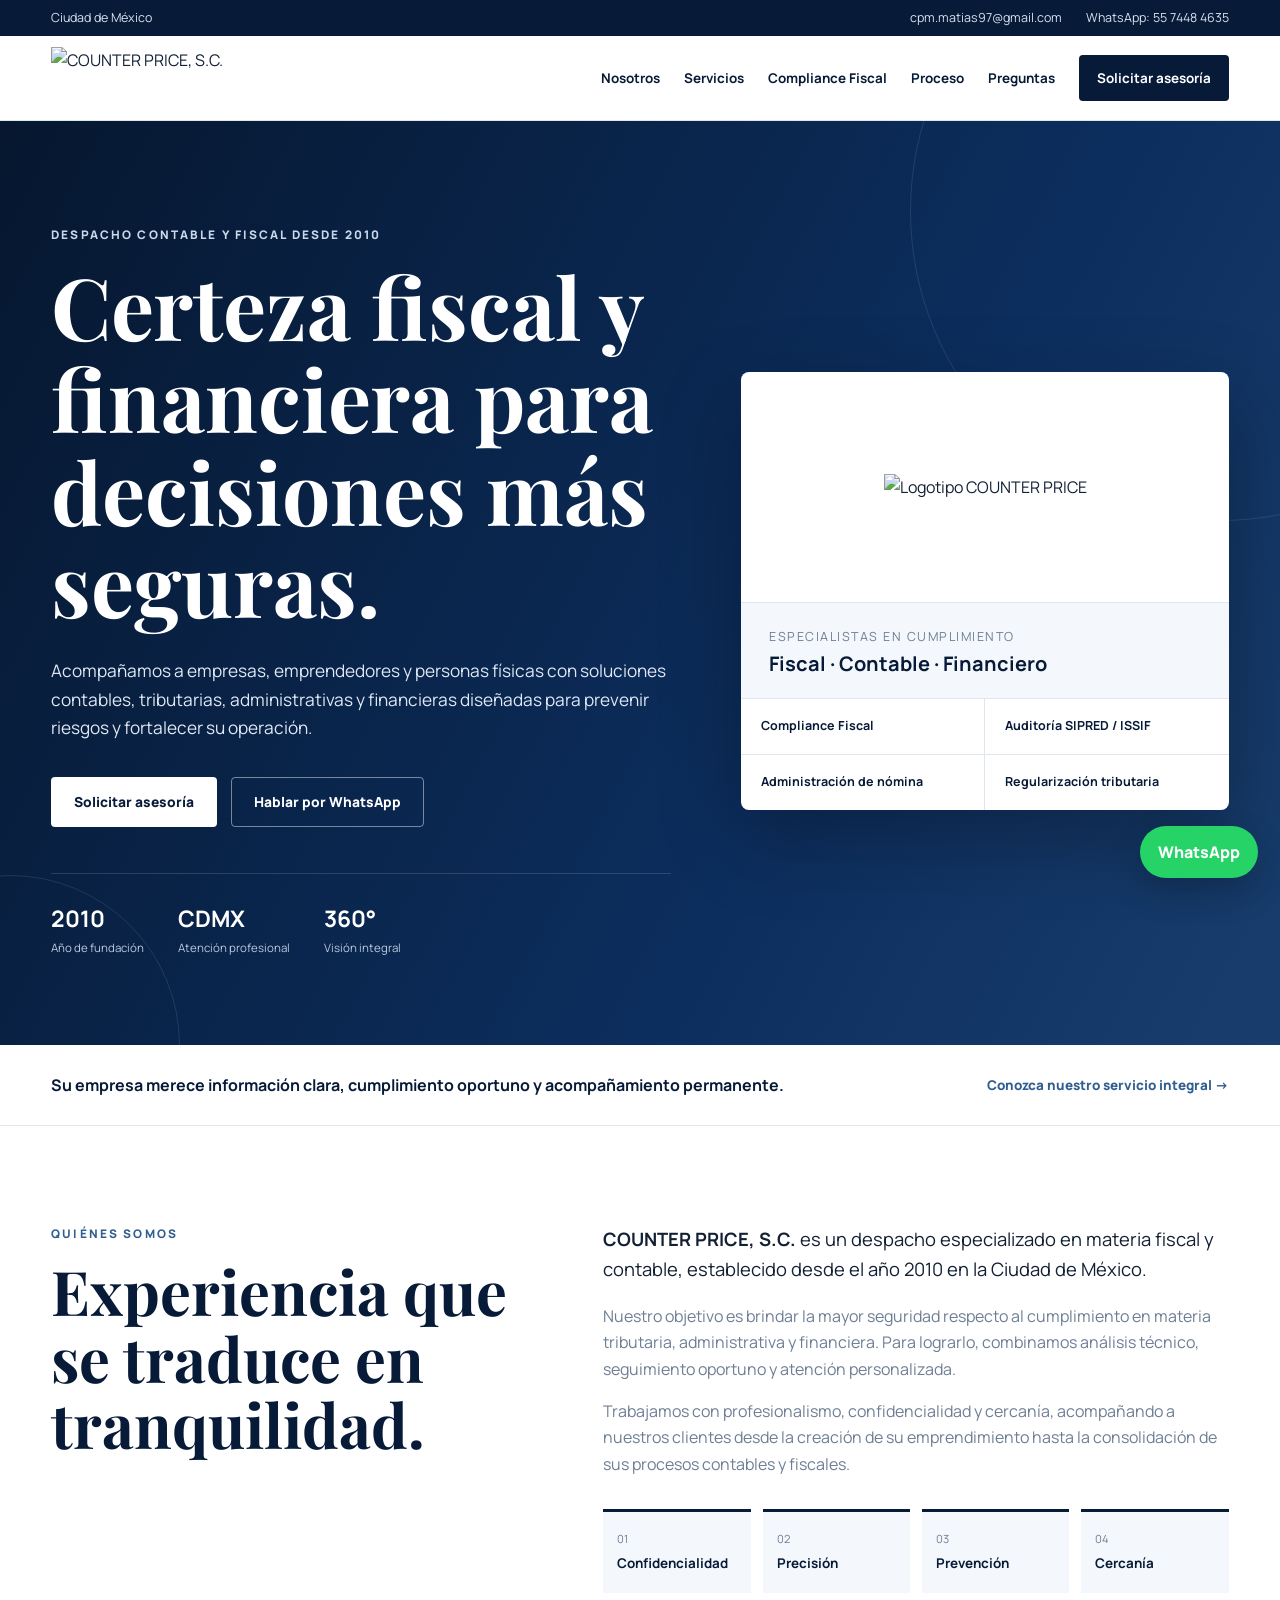
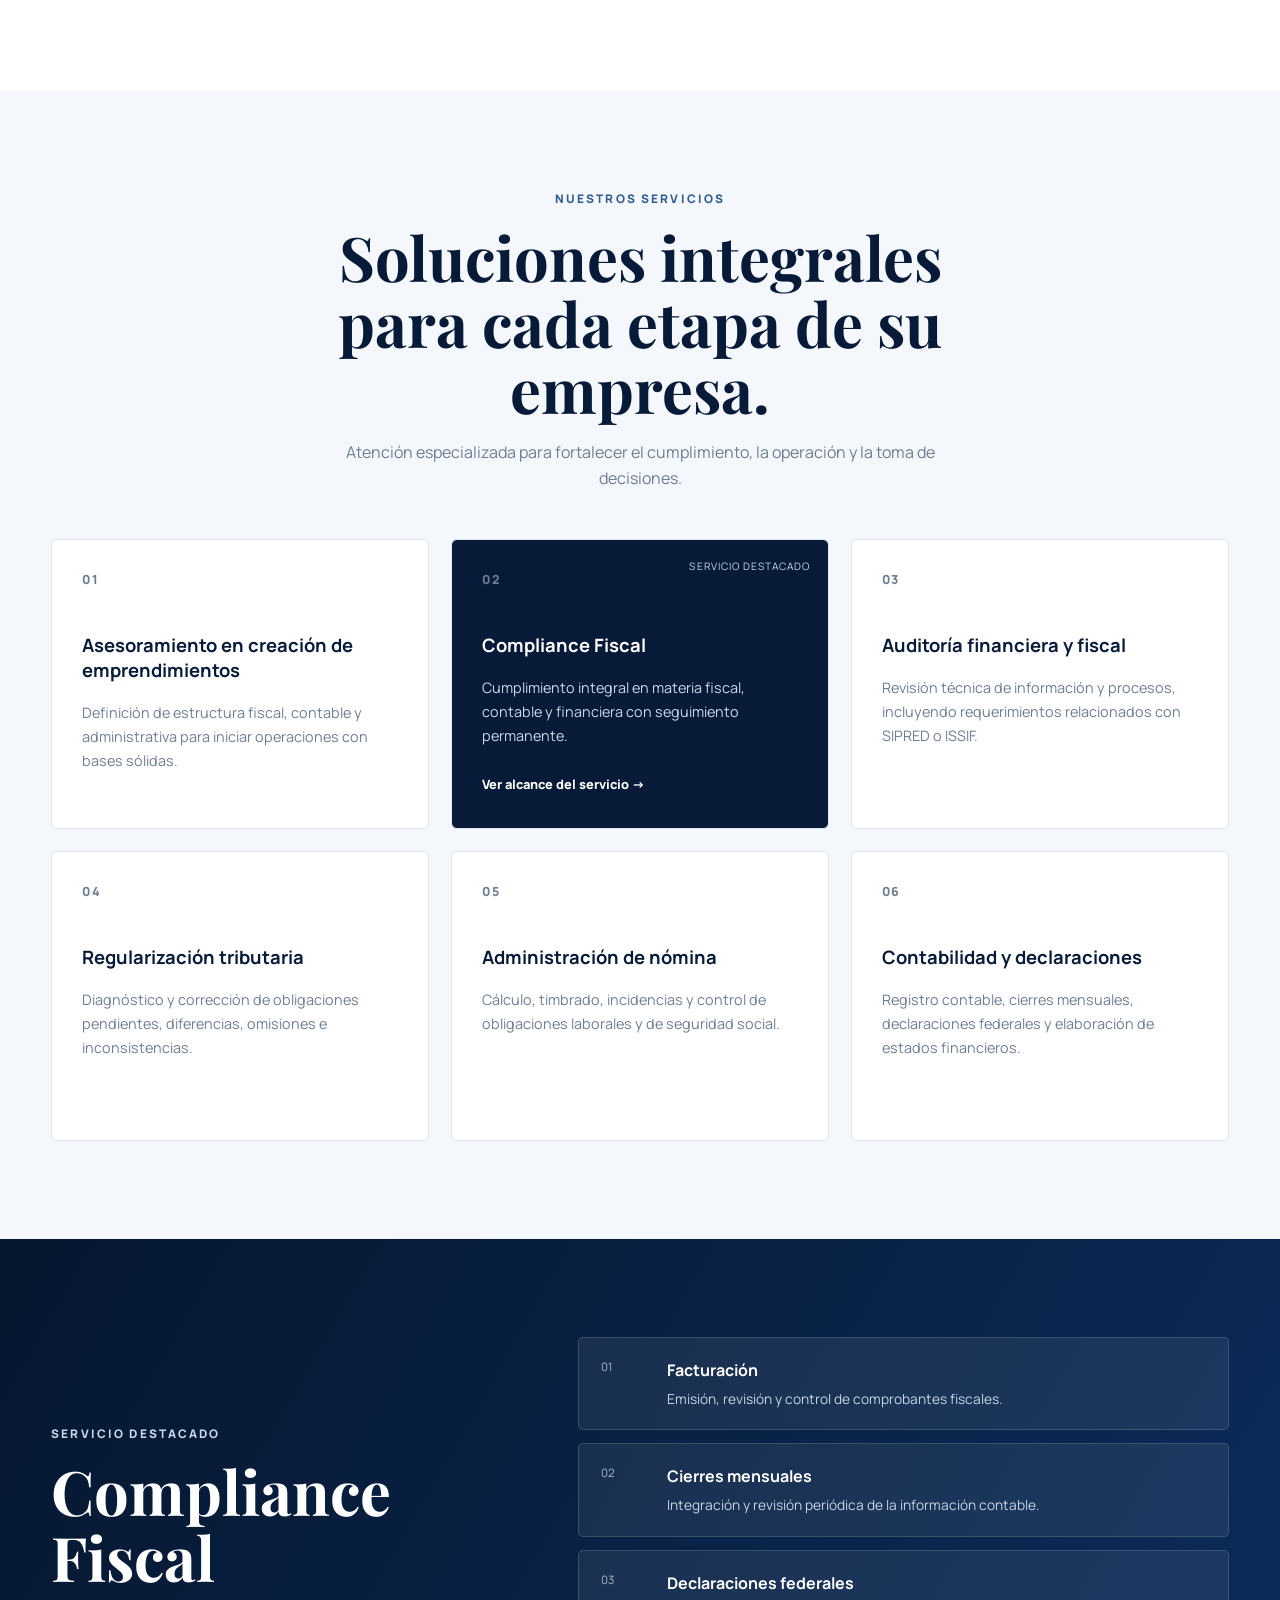
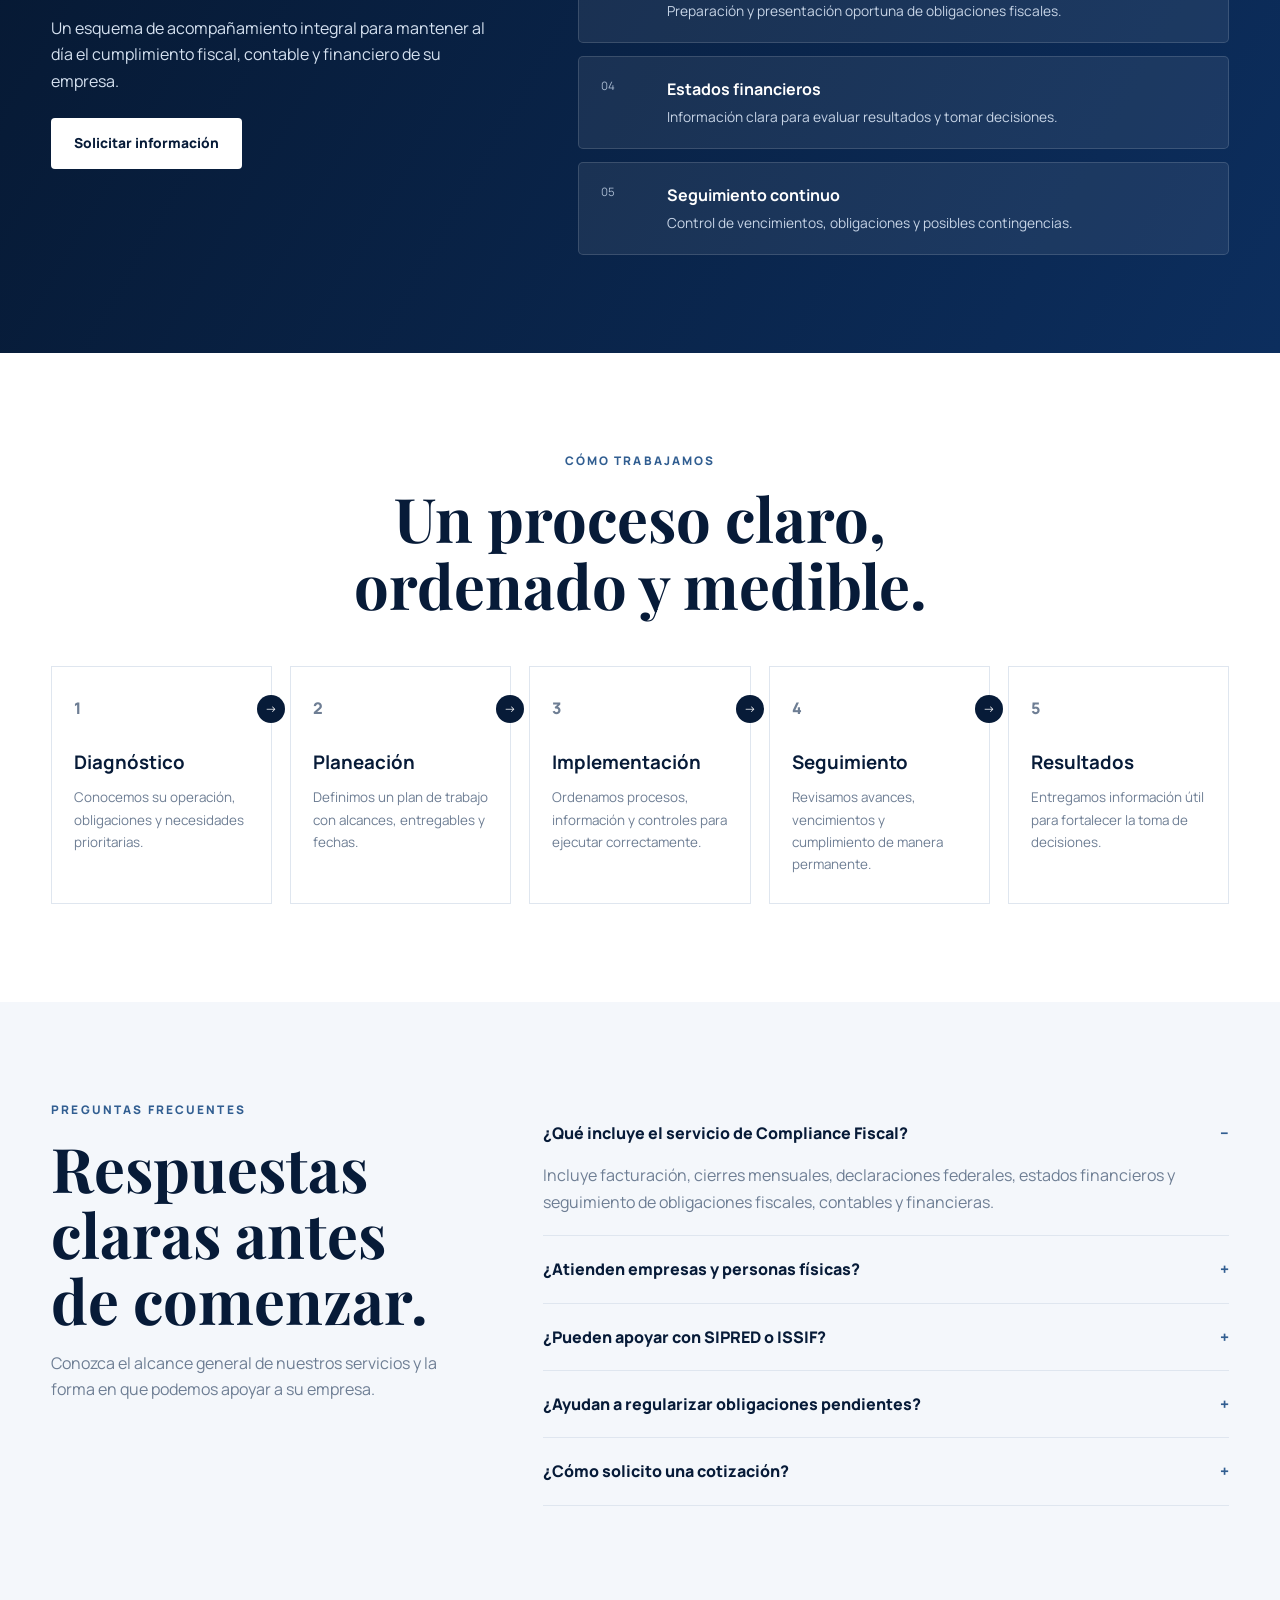
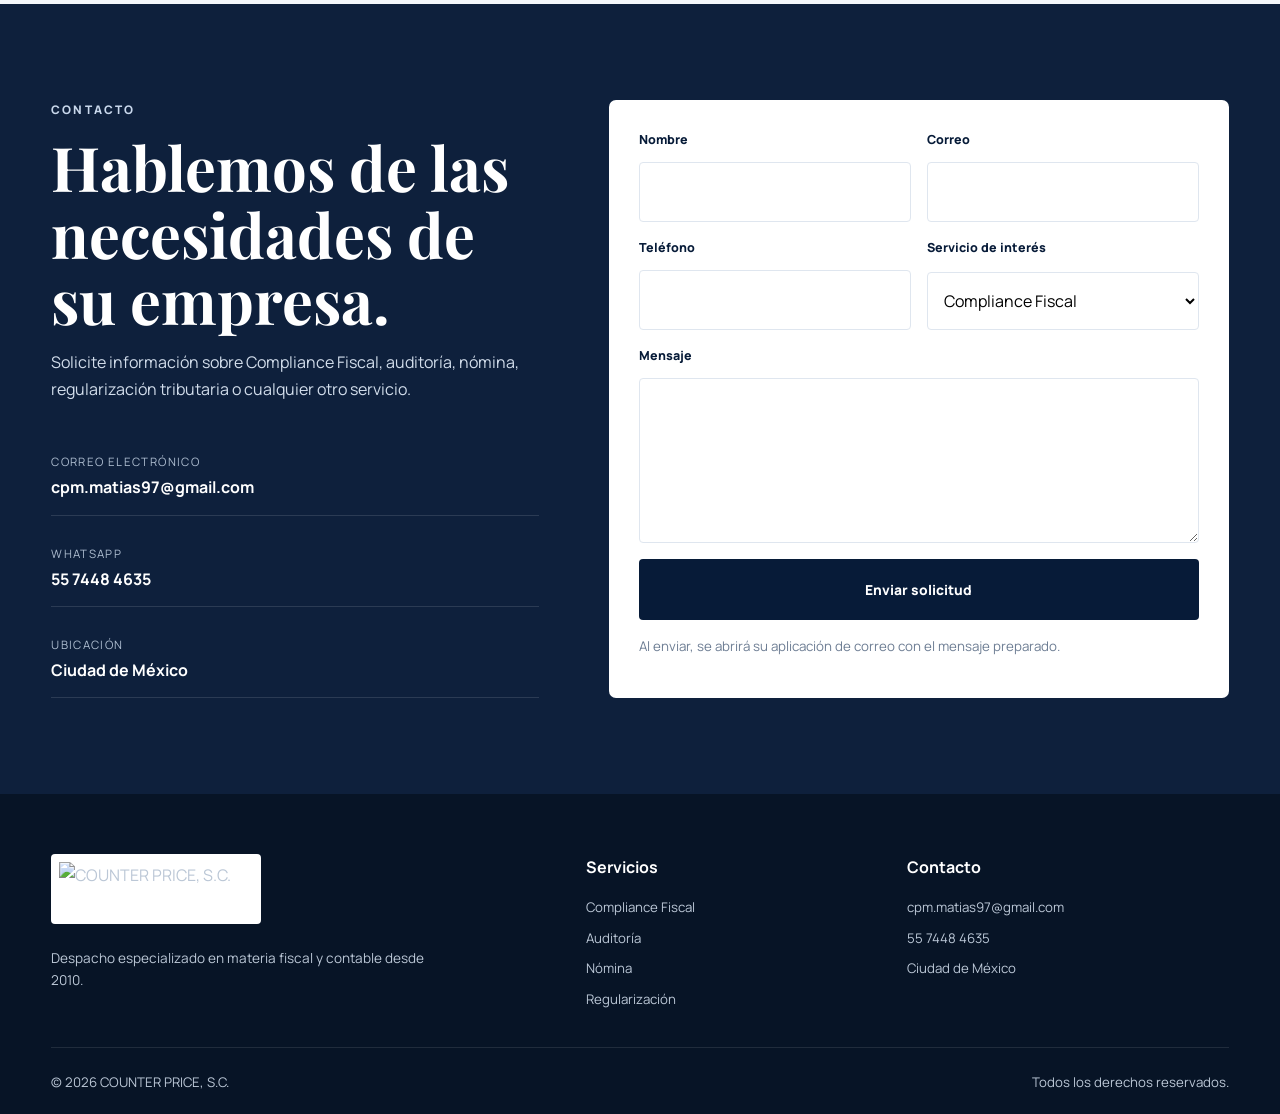
==== index.html @ a5e3ea81 "Add files via upload" ====
<!DOCTYPE html>
<html lang="es">
<head>
  <meta charset="UTF-8" />
  <meta name="viewport" content="width=device-width, initial-scale=1.0" />
  <meta name="theme-color" content="#071b38" />
  <meta name="description" content="COUNTER PRICE, S.C. — despacho contable y fiscal en Ciudad de México. Compliance fiscal, auditoría, nómina, regularización tributaria y asesoría para emprendimientos." />
  <meta property="og:title" content="COUNTER PRICE, S.C. | Despacho Contable y Fiscal" />
  <meta property="og:description" content="Seguridad, cumplimiento y claridad para su empresa desde 2010." />
  <meta property="og:type" content="website" />
  <title>COUNTER PRICE, S.C. | Despacho Contable y Fiscal</title>
  <link rel="icon" href="assets/logo-counter-price.jpeg" />
  <link rel="stylesheet" href="styles.css" />
</head>
<body>
  <div class="topbar">
    <div class="container topbar__inner">
      <span>Ciudad de México</span>
      <div class="topbar__links">
        <a href="mailto:cpm.matias97@gmail.com">cpm.matias97@gmail.com</a>
        <a href="https://wa.me/525574484635" target="_blank" rel="noopener">WhatsApp: 55 7448 4635</a>
      </div>
    </div>
  </div>

  <header class="header" id="top">
    <div class="container header__inner">
      <a class="brand" href="#inicio" aria-label="Ir al inicio">
        <img src="assets/logo-counter-price.jpeg" alt="COUNTER PRICE, S.C." />
      </a>

      <button class="menu-button" aria-label="Abrir menú" aria-expanded="false">
        <span></span><span></span><span></span>
      </button>

      <nav class="nav" aria-label="Navegación principal">
        <a href="#nosotros">Nosotros</a>
        <a href="#servicios">Servicios</a>
        <a href="#compliance">Compliance Fiscal</a>
        <a href="#proceso">Proceso</a>
        <a href="#preguntas">Preguntas</a>
        <a class="nav__cta" href="#contacto">Solicitar asesoría</a>
      </nav>
    </div>
  </header>

  <main>
    <section class="hero" id="inicio">
      <div class="hero__decor hero__decor--one"></div>
      <div class="hero__decor hero__decor--two"></div>

      <div class="container hero__grid">
        <div class="hero__content reveal">
          <p class="kicker">Despacho contable y fiscal desde 2010</p>
          <h1>Certeza fiscal y financiera para decisiones más seguras.</h1>
          <p class="hero__lead">
            Acompañamos a empresas, emprendedores y personas físicas con soluciones
            contables, tributarias, administrativas y financieras diseñadas para prevenir
            riesgos y fortalecer su operación.
          </p>
          <div class="hero__actions">
            <a class="button button--light" href="#contacto">Solicitar asesoría</a>
            <a class="button button--ghost" href="https://wa.me/525574484635?text=Hola%2C%20me%20gustar%C3%ADa%20recibir%20informaci%C3%B3n%20sobre%20los%20servicios%20de%20COUNTER%20PRICE%2C%20S.C." target="_blank" rel="noopener">Hablar por WhatsApp</a>
          </div>
          <div class="hero__trust">
            <div><strong>2010</strong><span>Año de fundación</span></div>
            <div><strong>CDMX</strong><span>Atención profesional</span></div>
            <div><strong>360°</strong><span>Visión integral</span></div>
          </div>
        </div>

        <div class="hero__panel reveal reveal--delay">
          <div class="hero__logo-wrap">
            <img src="assets/logo-counter-price.jpeg" alt="Logotipo COUNTER PRICE" />
          </div>
          <div class="hero__panel-copy">
            <p>Especialistas en cumplimiento</p>
            <h2>Fiscal · Contable · Financiero</h2>
          </div>
          <div class="hero__panel-list">
            <span>Compliance Fiscal</span>
            <span>Auditoría SIPRED / ISSIF</span>
            <span>Administración de nómina</span>
            <span>Regularización tributaria</span>
          </div>
        </div>
      </div>
    </section>

    <section class="strip">
      <div class="container strip__inner">
        <p>Su empresa merece información clara, cumplimiento oportuno y acompañamiento permanente.</p>
        <a href="#compliance">Conozca nuestro servicio integral <span>→</span></a>
      </div>
    </section>

    <section class="section" id="nosotros">
      <div class="container about">
        <div class="section-heading reveal">
          <p class="eyebrow">Quiénes somos</p>
          <h2>Experiencia que se traduce en tranquilidad.</h2>
        </div>

        <div class="about__content reveal reveal--delay">
          <p class="about__intro">
            <strong>COUNTER PRICE, S.C.</strong> es un despacho especializado en materia
            fiscal y contable, establecido desde el año 2010 en la Ciudad de México.
          </p>
          <p>
            Nuestro objetivo es brindar la mayor seguridad respecto al cumplimiento en
            materia tributaria, administrativa y financiera. Para lograrlo, combinamos
            análisis técnico, seguimiento oportuno y atención personalizada.
          </p>
          <p>
            Trabajamos con profesionalismo, confidencialidad y cercanía, acompañando a
            nuestros clientes desde la creación de su emprendimiento hasta la consolidación
            de sus procesos contables y fiscales.
          </p>
          <div class="about__values">
            <div><span>01</span><strong>Confidencialidad</strong></div>
            <div><span>02</span><strong>Precisión</strong></div>
            <div><span>03</span><strong>Prevención</strong></div>
            <div><span>04</span><strong>Cercanía</strong></div>
          </div>
        </div>
      </div>
    </section>

    <section class="section section--soft" id="servicios">
      <div class="container">
        <div class="section-heading section-heading--center reveal">
          <p class="eyebrow">Nuestros servicios</p>
          <h2>Soluciones integrales para cada etapa de su empresa.</h2>
          <p>Atención especializada para fortalecer el cumplimiento, la operación y la toma de decisiones.</p>
        </div>

        <div class="services">
          <article class="service reveal">
            <div class="service__icon">01</div>
            <h3>Asesoramiento en creación de emprendimientos</h3>
            <p>Definición de estructura fiscal, contable y administrativa para iniciar operaciones con bases sólidas.</p>
          </article>

          <article class="service service--featured reveal">
            <div class="service__badge">Servicio destacado</div>
            <div class="service__icon">02</div>
            <h3>Compliance Fiscal</h3>
            <p>Cumplimiento integral en materia fiscal, contable y financiera con seguimiento permanente.</p>
            <a href="#compliance">Ver alcance del servicio →</a>
          </article>

          <article class="service reveal">
            <div class="service__icon">03</div>
            <h3>Auditoría financiera y fiscal</h3>
            <p>Revisión técnica de información y procesos, incluyendo requerimientos relacionados con SIPRED o ISSIF.</p>
          </article>

          <article class="service reveal">
            <div class="service__icon">04</div>
            <h3>Regularización tributaria</h3>
            <p>Diagnóstico y corrección de obligaciones pendientes, diferencias, omisiones e inconsistencias.</p>
          </article>

          <article class="service reveal">
            <div class="service__icon">05</div>
            <h3>Administración de nómina</h3>
            <p>Cálculo, timbrado, incidencias y control de obligaciones laborales y de seguridad social.</p>
          </article>

          <article class="service reveal">
            <div class="service__icon">06</div>
            <h3>Contabilidad y declaraciones</h3>
            <p>Registro contable, cierres mensuales, declaraciones federales y elaboración de estados financieros.</p>
          </article>
        </div>
      </div>
    </section>

    <section class="section compliance" id="compliance">
      <div class="container compliance__grid">
        <div class="compliance__intro reveal">
          <p class="eyebrow eyebrow--light">Servicio destacado</p>
          <h2>Compliance Fiscal</h2>
          <p>
            Un esquema de acompañamiento integral para mantener al día el cumplimiento
            fiscal, contable y financiero de su empresa.
          </p>
          <a class="button button--light" href="https://wa.me/525574484635?text=Hola%2C%20me%20interesa%20el%20servicio%20de%20Compliance%20Fiscal.%20%C2%BFPodr%C3%ADan%20brindarme%20m%C3%A1s%20informaci%C3%B3n%3F" target="_blank" rel="noopener">Solicitar información</a>
        </div>

        <div class="compliance__items">
          <article class="compliance__item reveal">
            <span>01</span>
            <div><h3>Facturación</h3><p>Emisión, revisión y control de comprobantes fiscales.</p></div>
          </article>
          <article class="compliance__item reveal">
            <span>02</span>
            <div><h3>Cierres mensuales</h3><p>Integración y revisión periódica de la información contable.</p></div>
          </article>
          <article class="compliance__item reveal">
            <span>03</span>
            <div><h3>Declaraciones federales</h3><p>Preparación y presentación oportuna de obligaciones fiscales.</p></div>
          </article>
          <article class="compliance__item reveal">
            <span>04</span>
            <div><h3>Estados financieros</h3><p>Información clara para evaluar resultados y tomar decisiones.</p></div>
          </article>
          <article class="compliance__item reveal">
            <span>05</span>
            <div><h3>Seguimiento continuo</h3><p>Control de vencimientos, obligaciones y posibles contingencias.</p></div>
          </article>
        </div>
      </div>
    </section>

    <section class="section" id="proceso">
      <div class="container">
        <div class="section-heading section-heading--center reveal">
          <p class="eyebrow">Cómo trabajamos</p>
          <h2>Un proceso claro, ordenado y medible.</h2>
        </div>
        <div class="process">
          <article class="process__step reveal"><span>1</span><h3>Diagnóstico</h3><p>Conocemos su operación, obligaciones y necesidades prioritarias.</p></article>
          <article class="process__step reveal"><span>2</span><h3>Planeación</h3><p>Definimos un plan de trabajo con alcances, entregables y fechas.</p></article>
          <article class="process__step reveal"><span>3</span><h3>Implementación</h3><p>Ordenamos procesos, información y controles para ejecutar correctamente.</p></article>
          <article class="process__step reveal"><span>4</span><h3>Seguimiento</h3><p>Revisamos avances, vencimientos y cumplimiento de manera permanente.</p></article>
          <article class="process__step reveal"><span>5</span><h3>Resultados</h3><p>Entregamos información útil para fortalecer la toma de decisiones.</p></article>
        </div>
      </div>
    </section>

    <section class="section section--soft" id="preguntas">
      <div class="container faq-layout">
        <div class="section-heading reveal">
          <p class="eyebrow">Preguntas frecuentes</p>
          <h2>Respuestas claras antes de comenzar.</h2>
          <p>Conozca el alcance general de nuestros servicios y la forma en que podemos apoyar a su empresa.</p>
        </div>

        <div class="faq reveal reveal--delay">
          <details open>
            <summary>¿Qué incluye el servicio de Compliance Fiscal?</summary>
            <p>Incluye facturación, cierres mensuales, declaraciones federales, estados financieros y seguimiento de obligaciones fiscales, contables y financieras.</p>
          </details>
          <details>
            <summary>¿Atienden empresas y personas físicas?</summary>
            <p>Sí. El alcance se adapta al régimen, tamaño, actividad y necesidades de cada cliente.</p>
          </details>
          <details>
            <summary>¿Pueden apoyar con SIPRED o ISSIF?</summary>
            <p>Sí. Contamos con servicios de auditoría financiera y fiscal relacionados con estos requerimientos.</p>
          </details>
          <details>
            <summary>¿Ayudan a regularizar obligaciones pendientes?</summary>
            <p>Sí. Primero realizamos un diagnóstico y posteriormente definimos un plan de regularización tributaria.</p>
          </details>
          <details>
            <summary>¿Cómo solicito una cotización?</summary>
            <p>Puede escribirnos por WhatsApp o correo. Le pediremos información básica para preparar una propuesta acorde con sus necesidades.</p>
          </details>
        </div>
      </div>
    </section>

    <section class="contact" id="contacto">
      <div class="container contact__grid">
        <div class="contact__copy reveal">
          <p class="eyebrow eyebrow--light">Contacto</p>
          <h2>Hablemos de las necesidades de su empresa.</h2>
          <p>
            Solicite información sobre Compliance Fiscal, auditoría, nómina,
            regularización tributaria o cualquier otro servicio.
          </p>

          <div class="contact__data">
            <a href="mailto:cpm.matias97@gmail.com">
              <span>Correo electrónico</span>
              <strong>cpm.matias97@gmail.com</strong>
            </a>
            <a href="https://wa.me/525574484635" target="_blank" rel="noopener">
              <span>WhatsApp</span>
              <strong>55 7448 4635</strong>
            </a>
            <div>
              <span>Ubicación</span>
              <strong>Ciudad de México</strong>
            </div>
          </div>
        </div>

        <form class="contact-form reveal reveal--delay" id="contactForm">
          <div class="field">
            <label for="name">Nombre</label>
            <input id="name" name="name" type="text" required />
          </div>
          <div class="field">
            <label for="email">Correo</label>
            <input id="email" name="email" type="email" required />
          </div>
          <div class="field">
            <label for="phone">Teléfono</label>
            <input id="phone" name="phone" type="tel" />
          </div>
          <div class="field">
            <label for="service">Servicio de interés</label>
            <select id="service" name="service">
              <option>Compliance Fiscal</option>
              <option>Creación de emprendimientos</option>
              <option>Auditoría financiera y fiscal</option>
              <option>Regularización tributaria</option>
              <option>Administración de nómina</option>
              <option>Contabilidad y declaraciones</option>
              <option>Otro servicio</option>
            </select>
          </div>
          <div class="field field--full">
            <label for="message">Mensaje</label>
            <textarea id="message" name="message" rows="5" required></textarea>
          </div>
          <button class="button button--dark field--full" type="submit">Enviar solicitud</button>
          <small class="field--full">Al enviar, se abrirá su aplicación de correo con el mensaje preparado.</small>
        </form>
      </div>
    </section>
  </main>

  <a class="whatsapp" href="https://wa.me/525574484635?text=Hola%2C%20me%20gustar%C3%ADa%20recibir%20informaci%C3%B3n%20sobre%20sus%20servicios." target="_blank" rel="noopener" aria-label="Contactar por WhatsApp">
    <span>WhatsApp</span>
  </a>

  <button class="back-to-top" aria-label="Volver arriba">↑</button>

  <footer class="footer">
    <div class="container footer__grid">
      <div>
        <img src="assets/logo-counter-price.jpeg" alt="COUNTER PRICE, S.C." />
        <p>Despacho especializado en materia fiscal y contable desde 2010.</p>
      </div>
      <div>
        <strong>Servicios</strong>
        <a href="#compliance">Compliance Fiscal</a>
        <a href="#servicios">Auditoría</a>
        <a href="#servicios">Nómina</a>
        <a href="#servicios">Regularización</a>
      </div>
      <div>
        <strong>Contacto</strong>
        <a href="mailto:cpm.matias97@gmail.com">cpm.matias97@gmail.com</a>
        <a href="https://wa.me/525574484635" target="_blank" rel="noopener">55 7448 4635</a>
        <span>Ciudad de México</span>
      </div>
    </div>
    <div class="container footer__bottom">
      <span>© <span id="year"></span> COUNTER PRICE, S.C.</span>
      <span>Todos los derechos reservados.</span>
    </div>
  </footer>

  <script src="script.js"></script>
</body>
</html>
---- styles.css ----
@import url('https://fonts.googleapis.com/css2?family=Manrope:wght@400;500;600;700&family=Playfair+Display:wght@600;700&display=swap');

:root{
  --ink:#132034;
  --navy:#071b38;
  --navy-2:#0c2e5e;
  --blue:#315e91;
  --steel:#6e7e94;
  --soft:#f4f7fb;
  --line:#dfe6ef;
  --white:#fff;
  --gold:#c8a66c;
  --shadow:0 24px 70px rgba(7,27,56,.14);
}
*{box-sizing:border-box}
html{scroll-behavior:smooth}
body{margin:0;font-family:Manrope,Arial,sans-serif;color:var(--ink);background:#fff;line-height:1.65}
img{max-width:100%;display:block}
a{text-decoration:none;color:inherit}
button,input,select,textarea{font:inherit}
.container{width:min(1180px,92%);margin:auto}
.topbar{background:var(--navy);color:#d7e1ef;font-size:.78rem}
.topbar__inner{min-height:36px;display:flex;align-items:center;justify-content:space-between;gap:20px}
.topbar__links{display:flex;gap:24px}
.topbar a:hover{color:#fff}
.header{position:sticky;top:0;z-index:1000;background:rgba(255,255,255,.96);backdrop-filter:blur(12px);border-bottom:1px solid var(--line)}
.header__inner{min-height:84px;display:flex;align-items:center;justify-content:space-between;gap:28px}
.brand img{width:220px;height:62px;object-fit:contain;object-position:left center}
.nav{display:flex;align-items:center;gap:24px}
.nav a{font-size:.84rem;font-weight:700;color:var(--navy)}
.nav a:hover{color:var(--blue)}
.nav__cta{padding:12px 18px;border-radius:4px;background:var(--navy);color:#fff!important}
.menu-button{display:none;background:none;border:0;padding:8px;cursor:pointer}
.menu-button span{display:block;width:25px;height:2px;background:var(--navy);margin:5px}
.hero{position:relative;overflow:hidden;background:linear-gradient(118deg,#06172f 0%,#0c2e5e 64%,#193e6d 100%);padding:104px 0 88px;color:#fff}
.hero__grid{display:grid;grid-template-columns:1.12fr .88fr;gap:70px;align-items:center;position:relative;z-index:2}
.hero__decor{position:absolute;border-radius:50%;border:1px solid rgba(255,255,255,.1)}
.hero__decor--one{width:620px;height:620px;right:-250px;top:-220px}
.hero__decor--two{width:340px;height:340px;left:-160px;bottom:-170px}
.kicker,.eyebrow{margin:0 0 15px;text-transform:uppercase;letter-spacing:.18em;font-size:.74rem;font-weight:800;color:var(--blue)}
.kicker,.eyebrow--light{color:#c9d8ec}
h1,h2{font-family:"Playfair Display",Georgia,serif;line-height:1.08;margin:0}
h1{font-size:clamp(3rem,6.7vw,5.6rem);max-width:850px}
h2{font-size:clamp(2.2rem,4.8vw,4rem);color:var(--navy)}
.hero__lead{max-width:760px;margin:27px 0 0;color:#dfe8f5;font-size:1.08rem}
.hero__actions{display:flex;gap:14px;flex-wrap:wrap;margin-top:34px}
.button{display:inline-flex;justify-content:center;align-items:center;min-height:50px;padding:13px 22px;border:1px solid transparent;border-radius:4px;font-size:.86rem;font-weight:800;cursor:pointer;transition:.2s}
.button:hover{transform:translateY(-2px);box-shadow:0 12px 30px rgba(0,0,0,.15)}
.button--light{background:#fff;color:var(--navy)}
.button--ghost{border-color:rgba(255,255,255,.45);color:#fff}
.button--ghost:hover{background:rgba(255,255,255,.08)}
.button--dark{background:var(--navy);color:#fff}
.hero__trust{display:flex;gap:34px;flex-wrap:wrap;margin-top:46px;padding-top:26px;border-top:1px solid rgba(255,255,255,.14)}
.hero__trust div{display:grid}
.hero__trust strong{font-size:1.42rem}
.hero__trust span{font-size:.72rem;color:#bac9dc}
.hero__panel{background:#fff;border-radius:8px;overflow:hidden;box-shadow:0 28px 80px rgba(0,0,0,.28);color:var(--ink)}
.hero__logo-wrap{height:230px;padding:28px;display:grid;place-items:center}
.hero__logo-wrap img{max-height:170px;object-fit:contain}
.hero__panel-copy{padding:24px 28px;background:var(--soft);border-top:1px solid var(--line)}
.hero__panel-copy p{margin:0;color:var(--steel);font-size:.78rem;text-transform:uppercase;letter-spacing:.12em}
.hero__panel-copy h2{font-family:Manrope,Arial,sans-serif;font-size:1.25rem;margin-top:5px}
.hero__panel-list{display:grid;grid-template-columns:1fr 1fr}
.hero__panel-list span{padding:17px 20px;border-top:1px solid var(--line);font-size:.78rem;font-weight:700;color:var(--navy)}
.hero__panel-list span:nth-child(odd){border-right:1px solid var(--line)}
.strip{background:#fff;border-bottom:1px solid var(--line)}
.strip__inner{min-height:80px;display:flex;justify-content:space-between;align-items:center;gap:24px}
.strip p{margin:0;font-weight:700;color:var(--navy)}
.strip a{font-size:.84rem;color:var(--blue);font-weight:800}
.section{padding:98px 0}
.section--soft{background:var(--soft)}
.about{display:grid;grid-template-columns:.85fr 1.15fr;gap:90px}
.section-heading{max-width:670px}
.section-heading--center{text-align:center;margin:0 auto 48px}
.section-heading>p:last-child{color:var(--steel)}
.about__content p{color:var(--steel);margin-top:0}
.about__intro{font-size:1.15rem;color:var(--ink)!important}
.about__values{display:grid;grid-template-columns:repeat(4,1fr);gap:12px;margin-top:32px}
.about__values div{padding:18px 14px;background:var(--soft);border-top:3px solid var(--navy)}
.about__values span{display:block;font-size:.7rem;color:var(--steel)}
.about__values strong{font-size:.84rem;color:var(--navy)}
.services{display:grid;grid-template-columns:repeat(3,1fr);gap:22px}
.service{position:relative;min-height:290px;padding:30px;background:#fff;border:1px solid var(--line);border-radius:6px;transition:.22s}
.service:hover{transform:translateY(-5px);box-shadow:var(--shadow)}
.service--featured{background:var(--navy);color:#fff}
.service__badge{position:absolute;top:18px;right:18px;font-size:.64rem;text-transform:uppercase;letter-spacing:.1em;color:#cbd9eb}
.service__icon{margin-bottom:42px;color:var(--steel);font-size:.78rem;font-weight:800;letter-spacing:.12em}
.service h3{font-size:1.15rem;line-height:1.35;color:var(--navy)}
.service--featured h3{color:#fff}
.service p{color:var(--steel);font-size:.9rem}
.service--featured p{color:#cbd9eb}
.service a{display:inline-block;margin-top:12px;color:#fff;font-weight:800;font-size:.8rem}
.compliance{background:linear-gradient(120deg,#06172f,#0c2e5e);color:#fff}
.compliance__grid{display:grid;grid-template-columns:.82fr 1.18fr;gap:75px;align-items:center}
.compliance h2{color:#fff}
.compliance__intro>p:not(.eyebrow){color:#d5e1f0;max-width:500px;margin:24px 0}
.compliance__items{display:grid;gap:13px}
.compliance__item{display:grid;grid-template-columns:48px 1fr;gap:18px;align-items:start;padding:19px 22px;background:rgba(255,255,255,.07);border:1px solid rgba(255,255,255,.14);border-radius:5px}
.compliance__item>span{font-size:.72rem;color:#a9bad0}
.compliance__item h3{margin:0;color:#fff;font-size:1rem}
.compliance__item p{margin:4px 0 0;color:#c7d4e6;font-size:.86rem}
.process{display:grid;grid-template-columns:repeat(5,1fr);gap:18px}
.process__step{padding:28px 22px;background:#fff;border:1px solid var(--line);position:relative}
.process__step:not(:last-child):after{content:"→";position:absolute;right:-14px;top:28px;z-index:2;width:28px;height:28px;border-radius:50%;display:grid;place-items:center;background:var(--navy);color:#fff;font-size:.75rem}
.process__step>span{display:block;margin-bottom:26px;color:var(--steel);font-weight:800}
.process__step h3{margin:0 0 8px;color:var(--navy)}
.process__step p{margin:0;color:var(--steel);font-size:.84rem}
.faq-layout{display:grid;grid-template-columns:.75fr 1.25fr;gap:80px}
.faq details{border-bottom:1px solid var(--line);padding:20px 0}
.faq summary{cursor:pointer;font-weight:800;color:var(--navy);list-style:none}
.faq summary::-webkit-details-marker{display:none}
.faq summary:after{content:"+";float:right;color:var(--blue)}
.faq details[open] summary:after{content:"−"}
.faq p{color:var(--steel);margin-bottom:0}
.contact{padding:96px 0;background:#0e203c;color:#fff}
.contact__grid{display:grid;grid-template-columns:.88fr 1.12fr;gap:70px}
.contact h2{color:#fff}
.contact__copy>p:not(.eyebrow){color:#d2ddeb;max-width:560px}
.contact__data{display:grid;gap:14px;margin-top:36px}
.contact__data a,.contact__data div{display:grid;padding:14px 0;border-bottom:1px solid rgba(255,255,255,.12)}
.contact__data span{font-size:.72rem;color:#aebdd0;text-transform:uppercase;letter-spacing:.12em}
.contact__data strong{margin-top:3px}
.contact-form{display:grid;grid-template-columns:1fr 1fr;gap:16px;padding:30px;background:#fff;border-radius:7px;color:var(--ink)}
.field{display:grid;gap:7px}
.field--full{grid-column:1/-1}
.field label{font-size:.78rem;font-weight:800;color:var(--navy)}
.field input,.field select,.field textarea{width:100%;padding:13px 12px;border:1px solid var(--line);border-radius:4px;background:#fff}
.contact-form small{color:var(--steel)}
.whatsapp{position:fixed;right:22px;bottom:22px;z-index:900;padding:13px 18px;background:#25d366;color:#fff;border-radius:999px;font-weight:800;box-shadow:0 14px 34px rgba(0,0,0,.2)}
.back-to-top{position:fixed;right:22px;bottom:78px;width:42px;height:42px;border:0;border-radius:50%;background:var(--navy);color:#fff;cursor:pointer;opacity:0;pointer-events:none;transition:.2s}
.back-to-top.show{opacity:1;pointer-events:auto}
.footer{background:#071426;color:#bbc7d6;padding:60px 0 20px}
.footer__grid{display:grid;grid-template-columns:1.3fr .7fr .9fr;gap:70px}
.footer__grid>div{display:flex;flex-direction:column;align-items:flex-start;gap:9px}
.footer img{width:210px;height:70px;object-fit:contain;background:#fff;padding:8px;border-radius:4px}
.footer p{max-width:390px;font-size:.85rem}
.footer strong{color:#fff;margin-bottom:7px}
.footer a,.footer span{font-size:.83rem}
.footer__bottom{display:flex;justify-content:space-between;gap:20px;padding-top:24px;margin-top:36px;border-top:1px solid rgba(255,255,255,.1);font-size:.75rem}
.reveal{opacity:0;transform:translateY(22px);transition:.7s ease}
.reveal.visible{opacity:1;transform:none}
.reveal--delay{transition-delay:.12s}
@media(max-width:980px){
  .topbar{display:none}
  .menu-button{display:block}
  .nav{display:none;position:absolute;top:84px;left:0;width:100%;padding:22px 4%;background:#fff;border-bottom:1px solid var(--line);flex-direction:column;align-items:flex-start}
  .nav.open{display:flex}
  .hero__grid,.about,.compliance__grid,.faq-layout,.contact__grid{grid-template-columns:1fr}
  .services{grid-template-columns:repeat(2,1fr)}
  .process{grid-template-columns:repeat(2,1fr)}
  .process__step:after{display:none!important}
  .about__values{grid-template-columns:repeat(2,1fr)}
}
@media(max-width:620px){
  .brand img{width:185px}
  .hero{padding:74px 0}
  .hero__panel-list{grid-template-columns:1fr}
  .hero__panel-list span{border-right:0!important}
  .strip__inner{padding:18px 0;align-items:flex-start;flex-direction:column}
  .section{padding:72px 0}
  .services,.process{grid-template-columns:1fr}
  .contact-form{grid-template-columns:1fr;padding:22px}
  .field{grid-column:1/-1}
  .footer__grid{grid-template-columns:1fr;gap:36px}
  .footer__bottom{flex-direction:column}
  .whatsapp{right:14px;bottom:14px}
  .back-to-top{right:14px;bottom:70px}
}
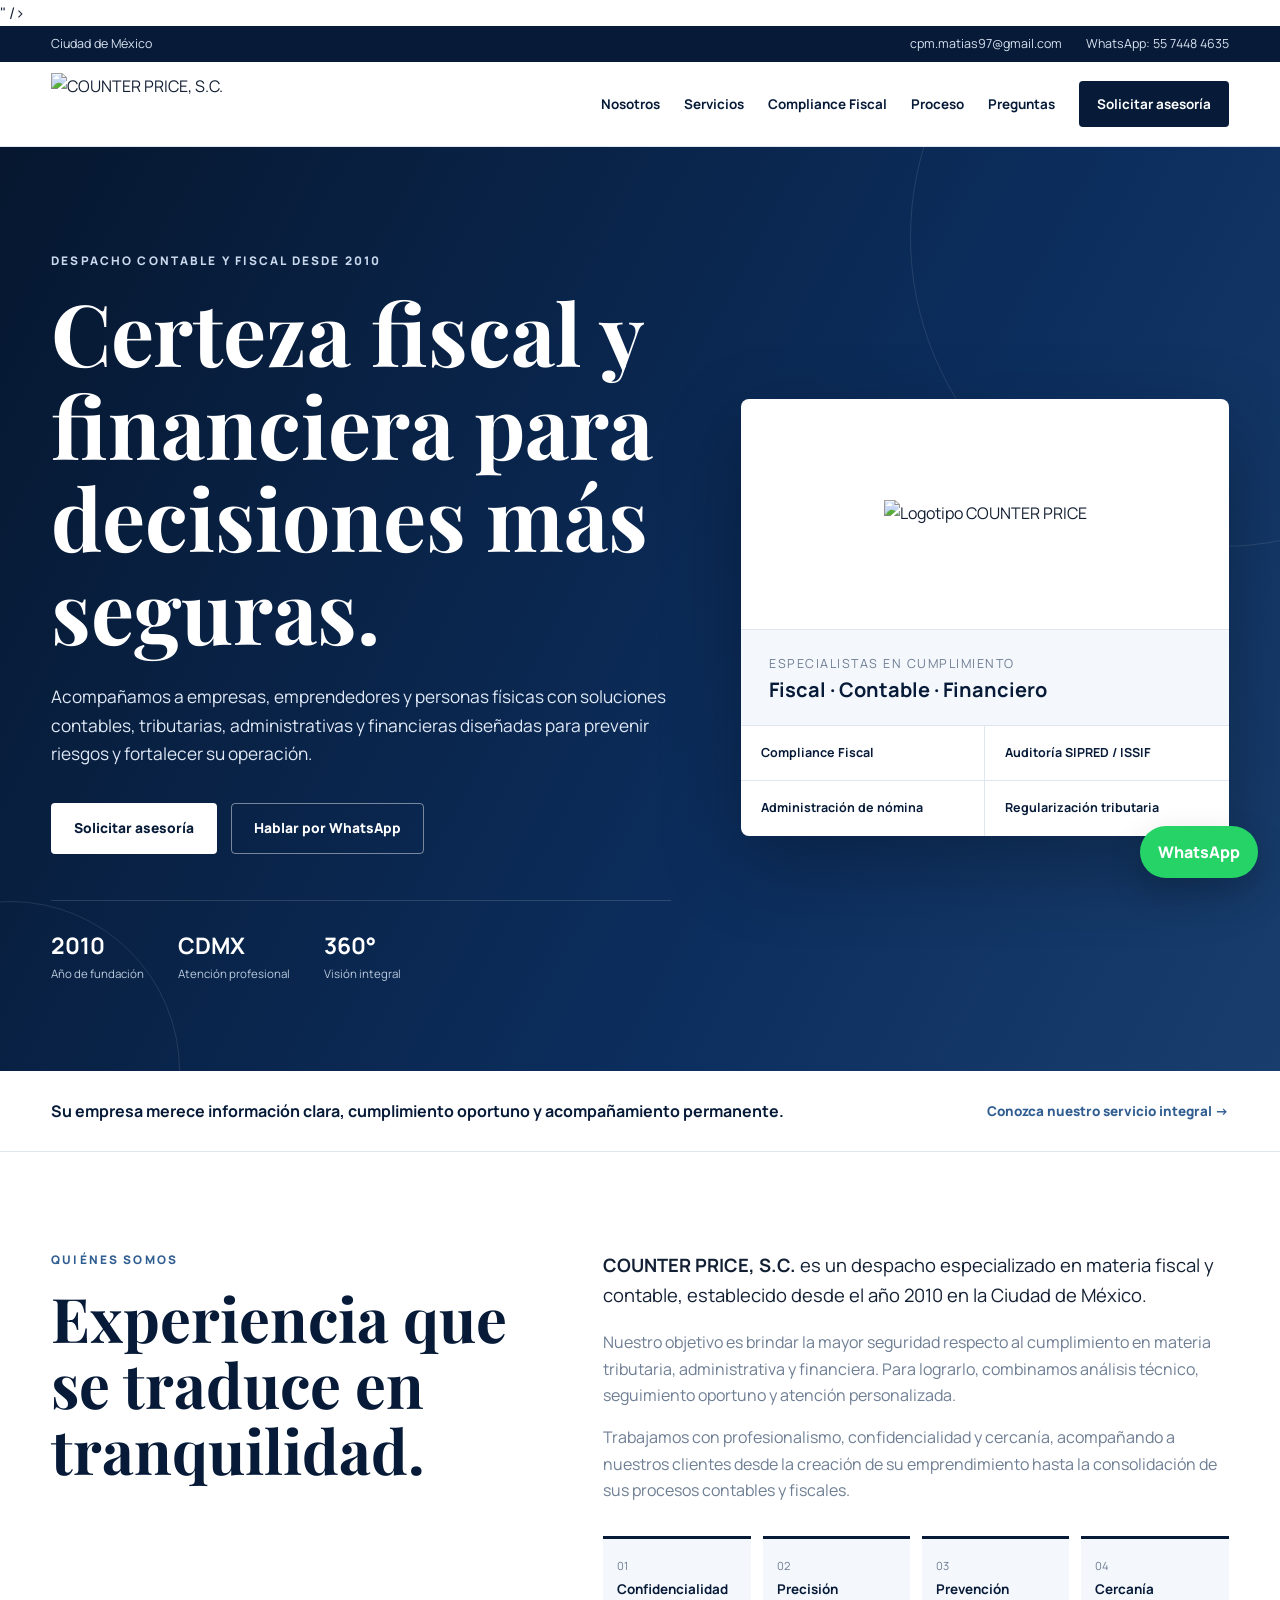
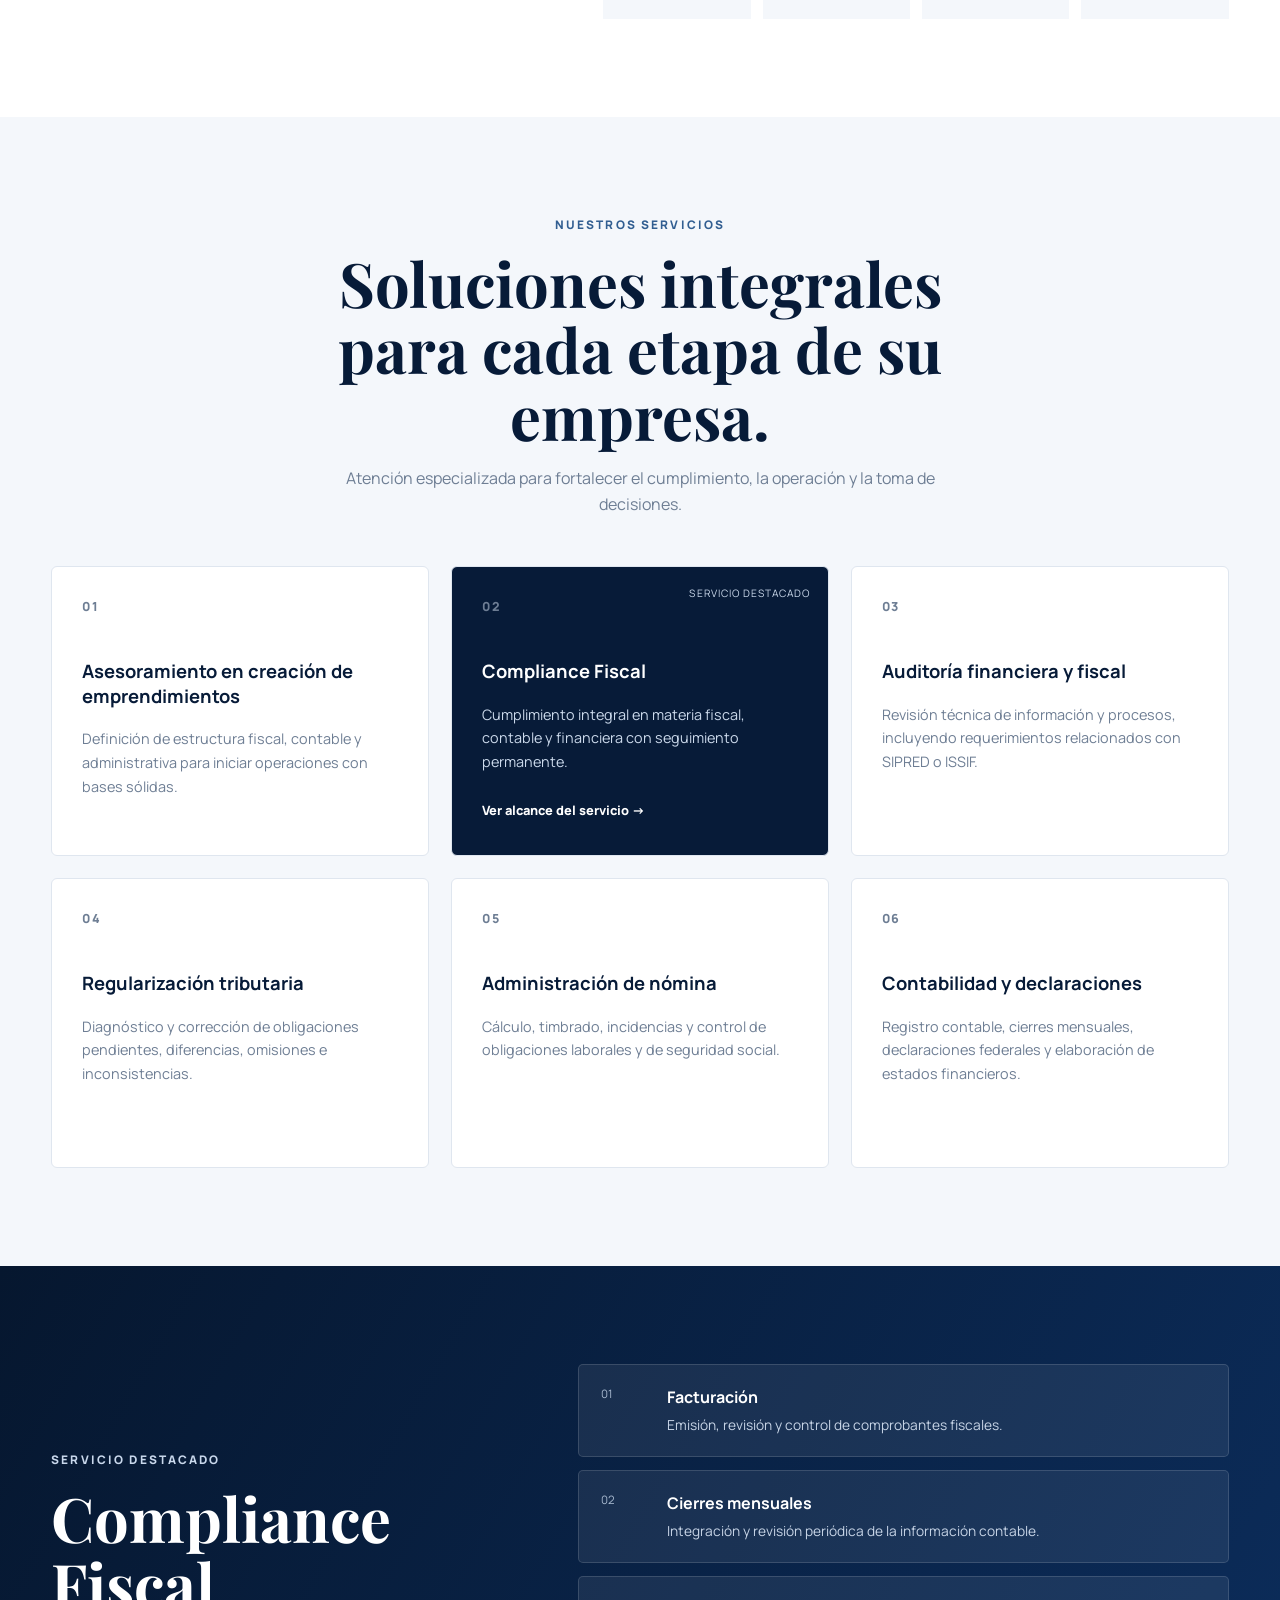
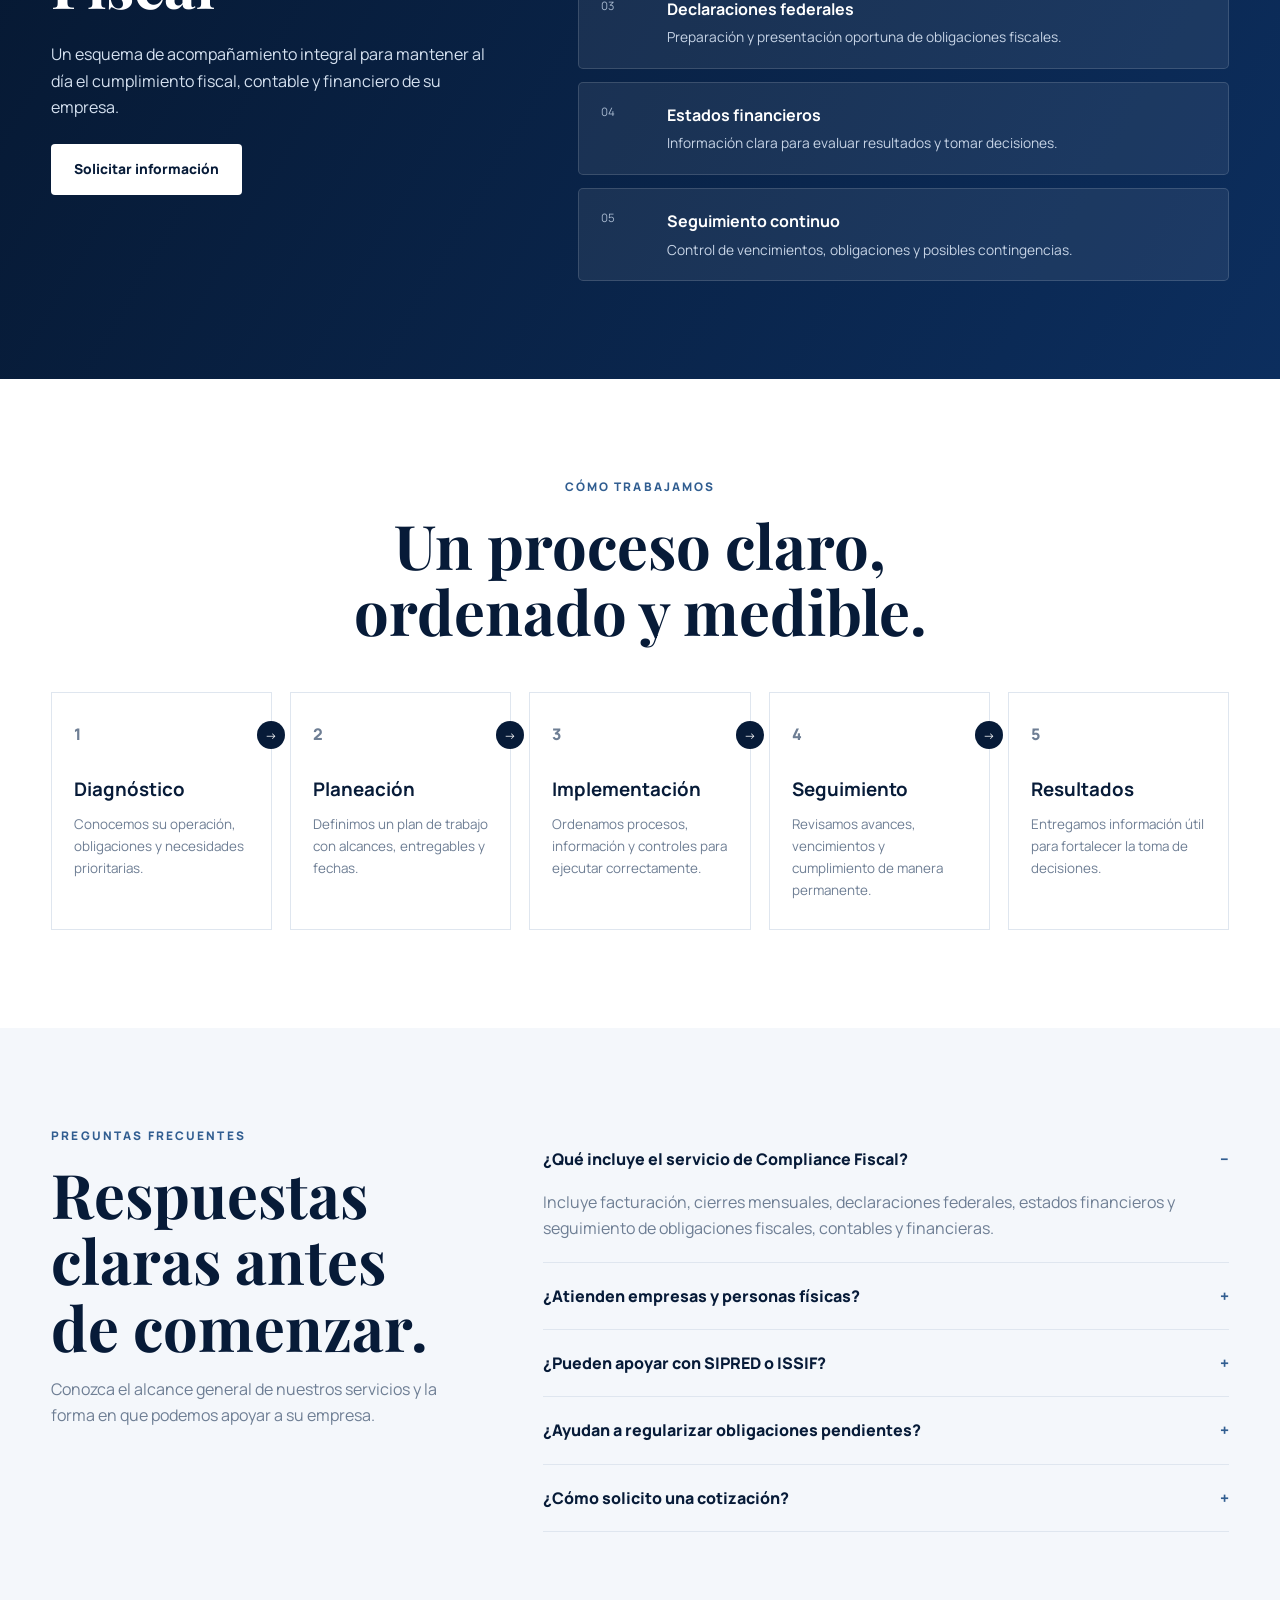
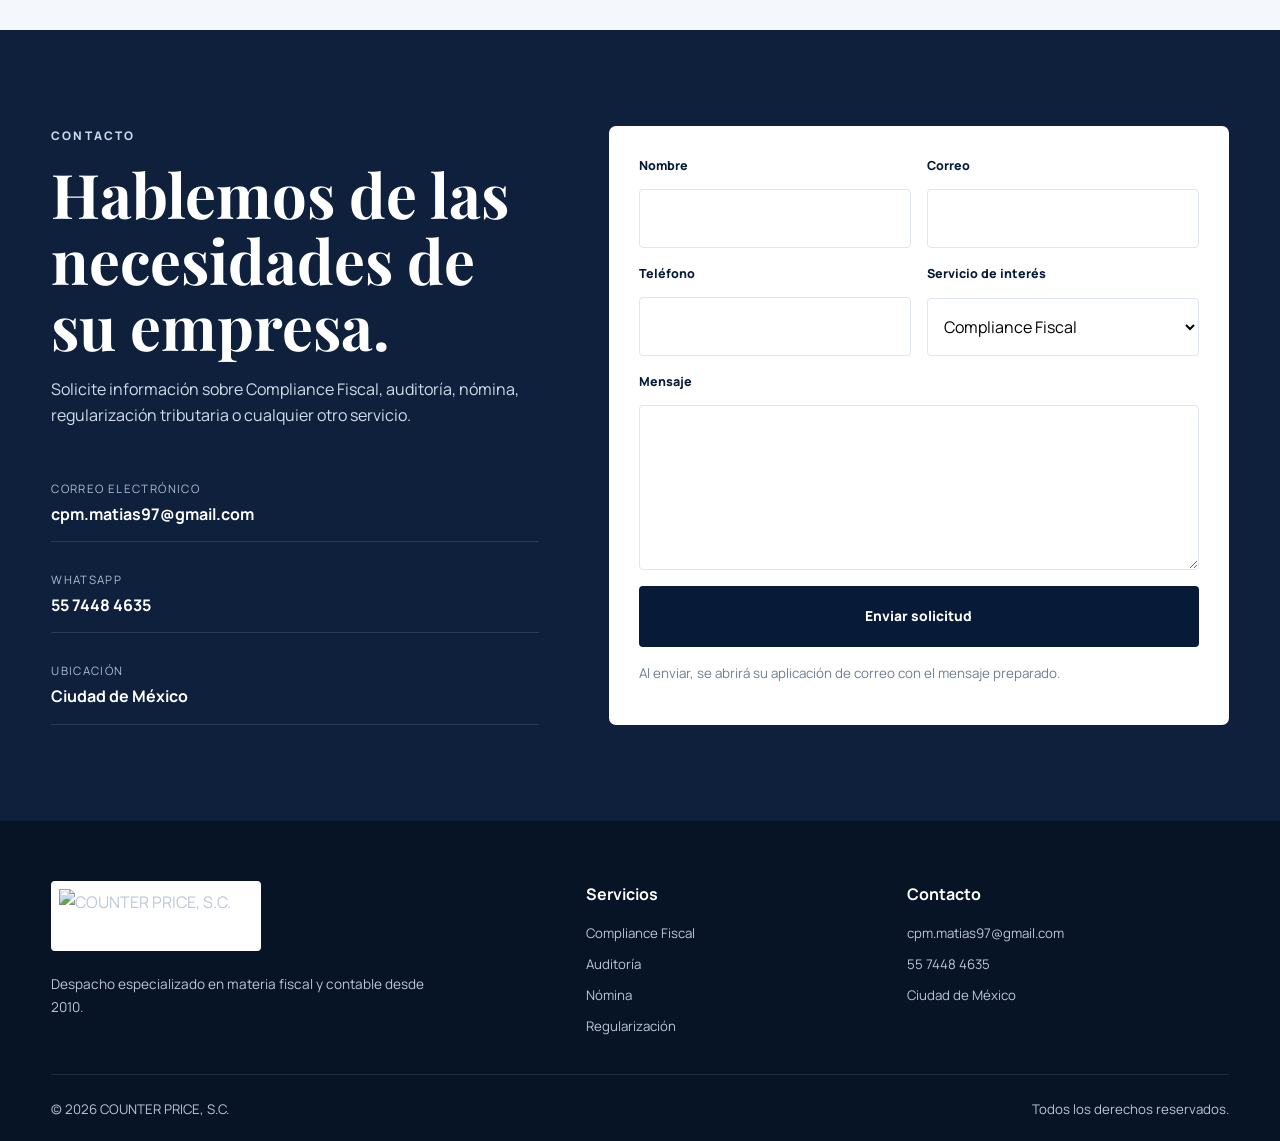
==== commit e7ce5361: "Update index.html" ====
--- a/index.html
+++ b/index.html
@@ -9,7 +9,7 @@
   <meta property="og:description" content="Seguridad, cumplimiento y claridad para su empresa desde 2010." />
   <meta property="og:type" content="website" />
   <title>COUNTER PRICE, S.C. | Despacho Contable y Fiscal</title>
-  <link rel="icon" href="assets/logo-counter-price.jpeg" />
+  <link rel="icon" href="<img src="logo-counter-price.jpeg" alt="COUNTER PRICE, S.C.">" />
   <link rel="stylesheet" href="styles.css" />
 </head>
 <body>
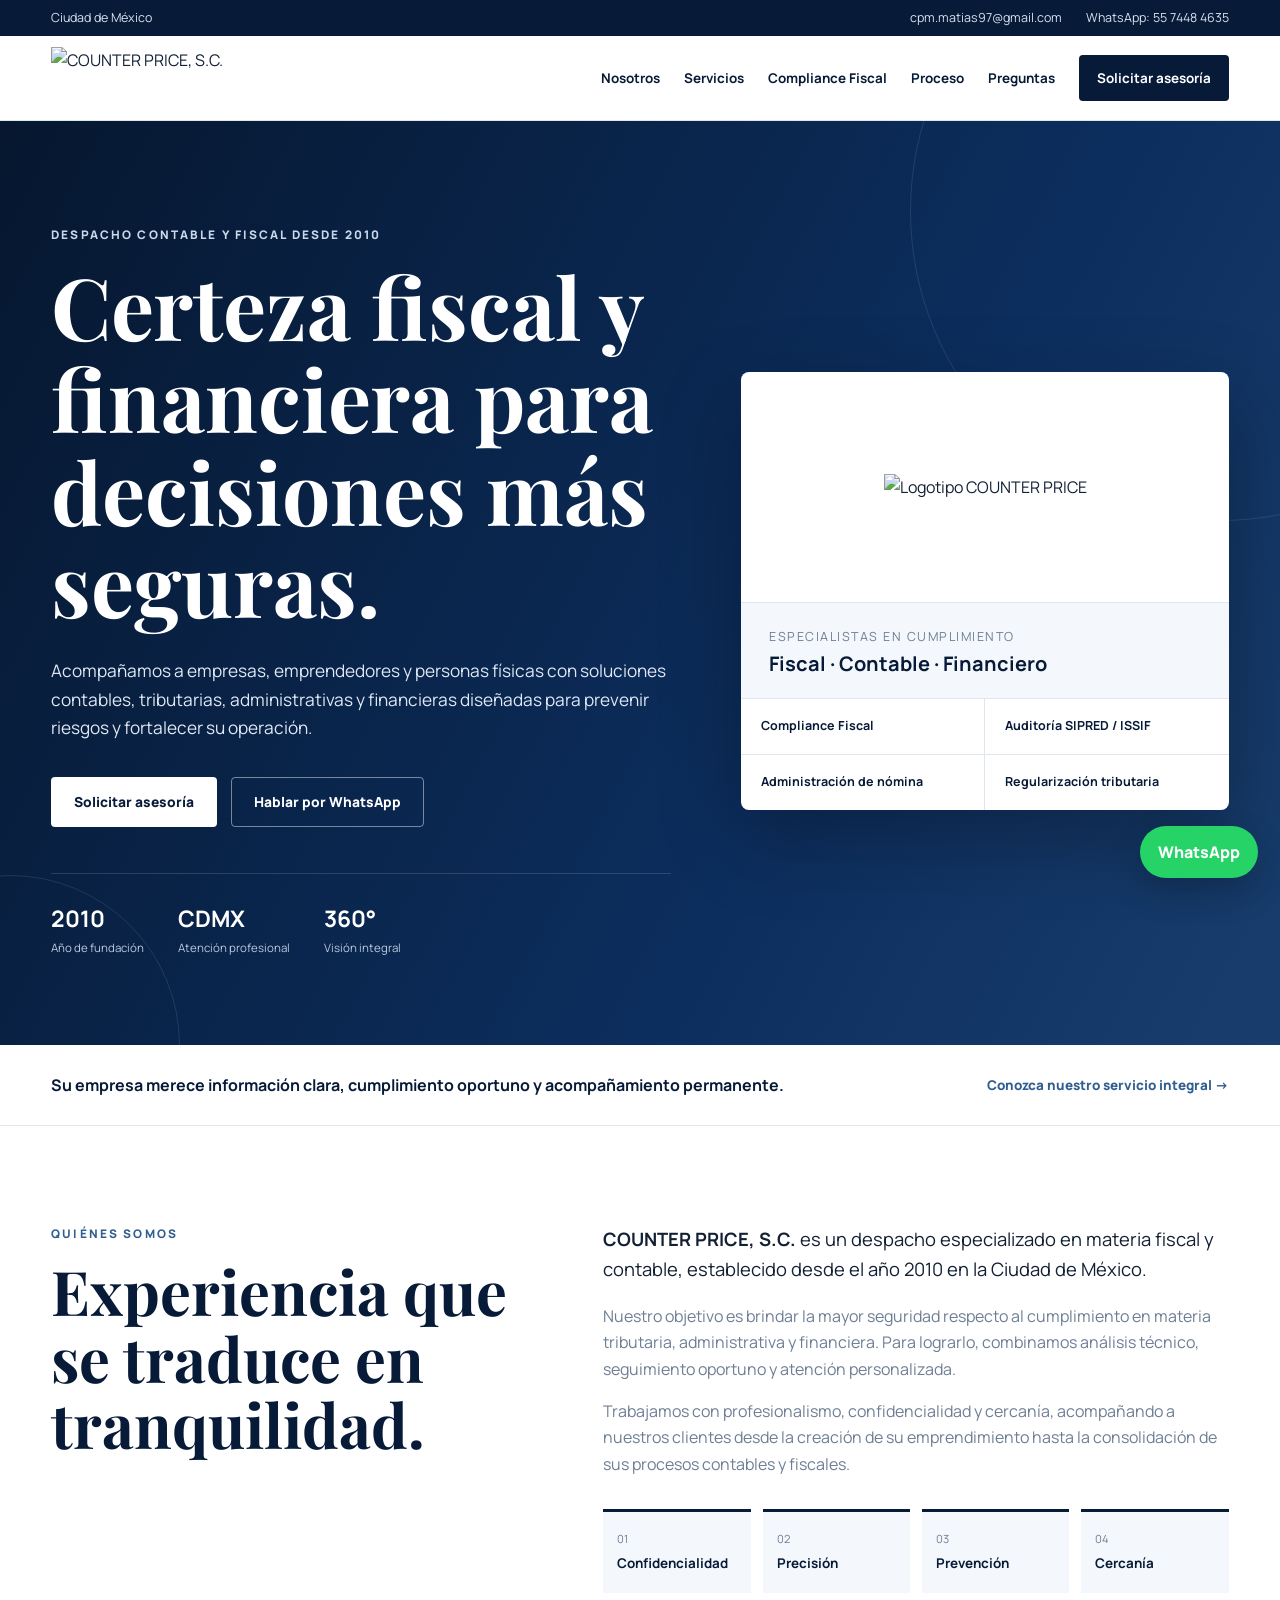
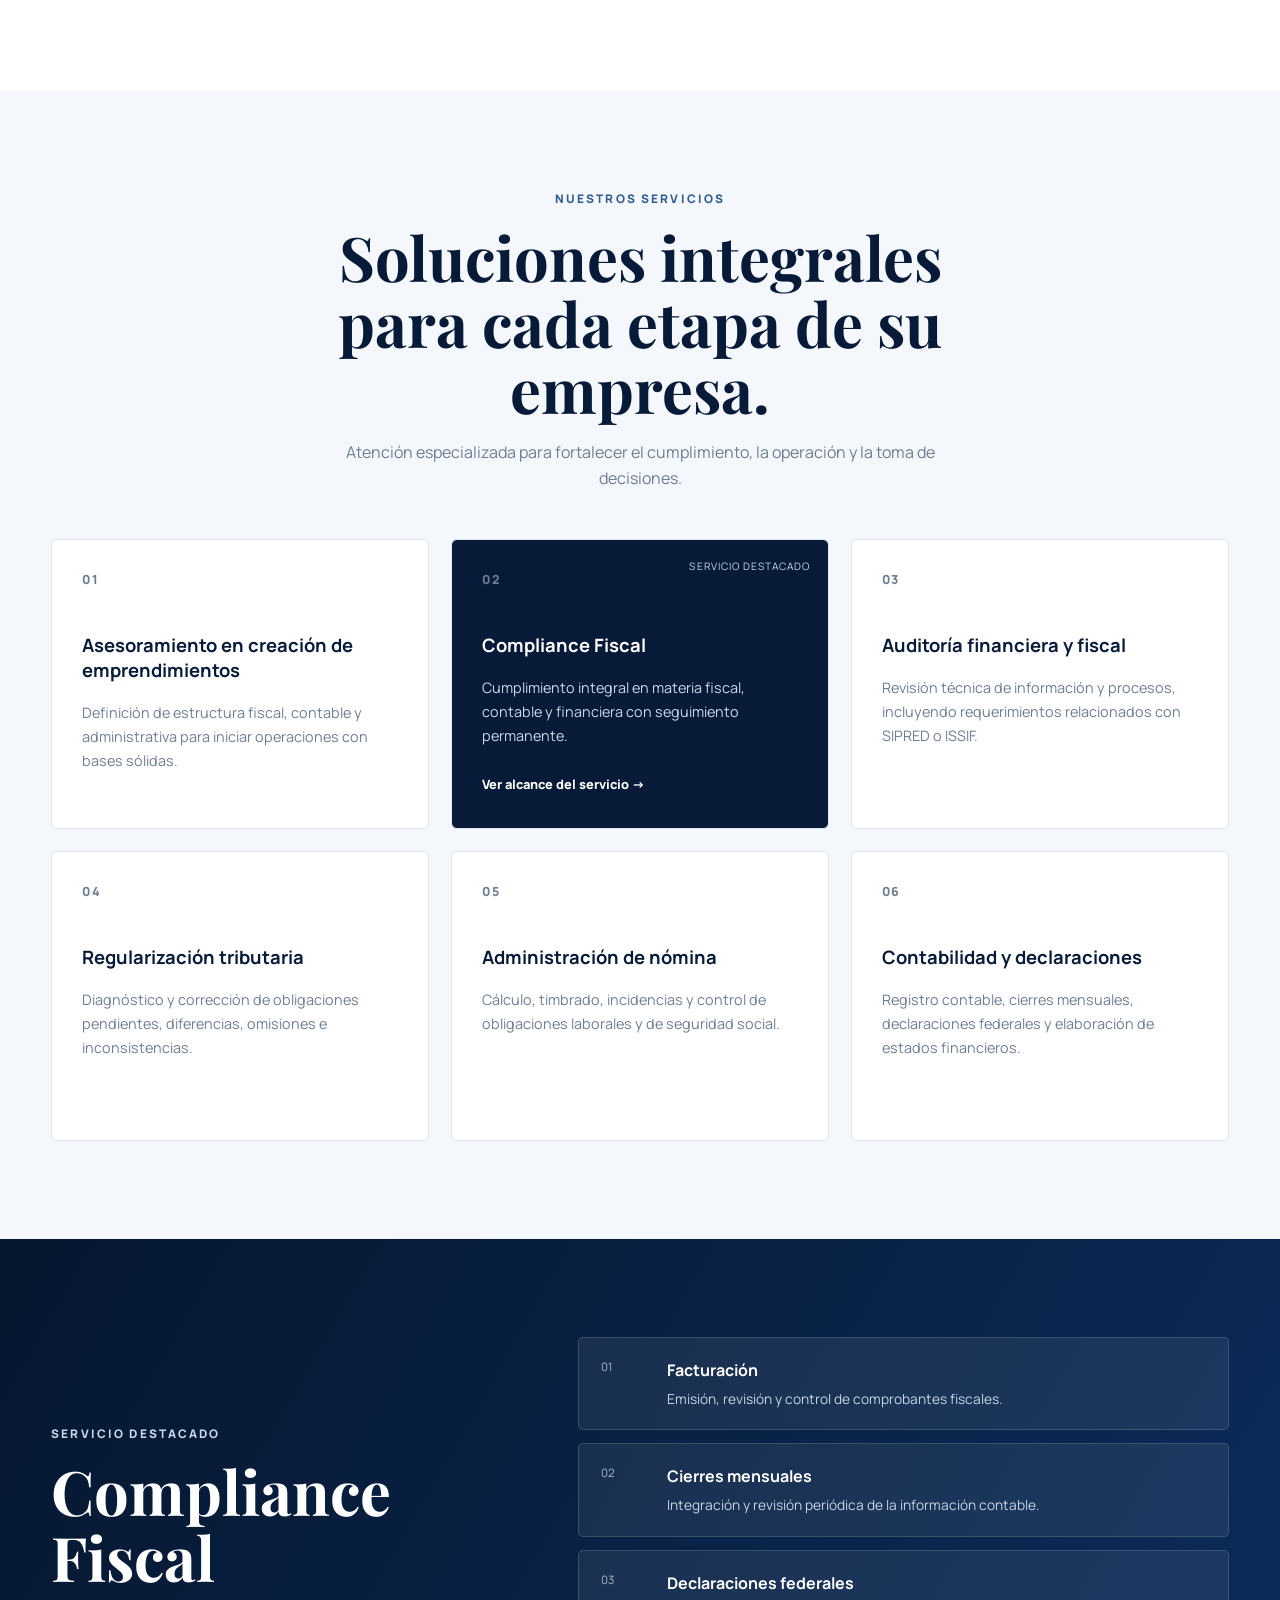
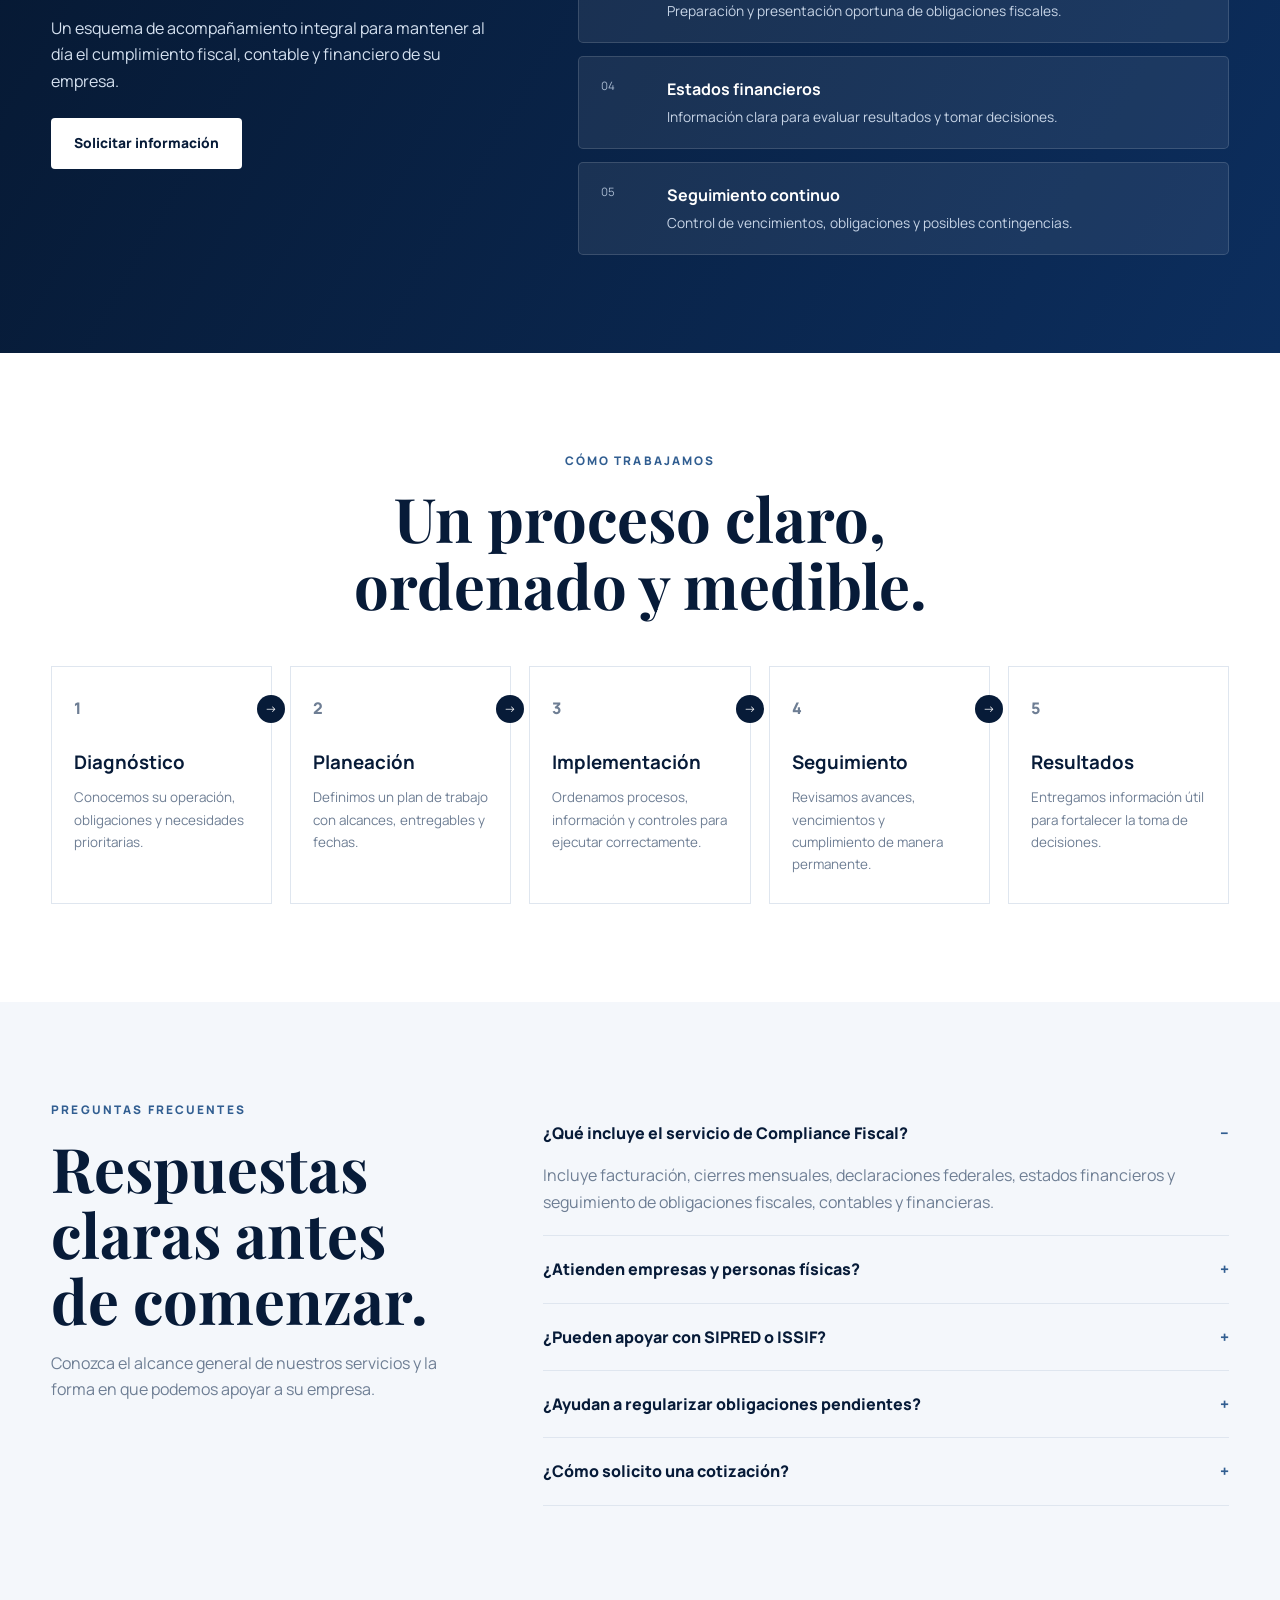
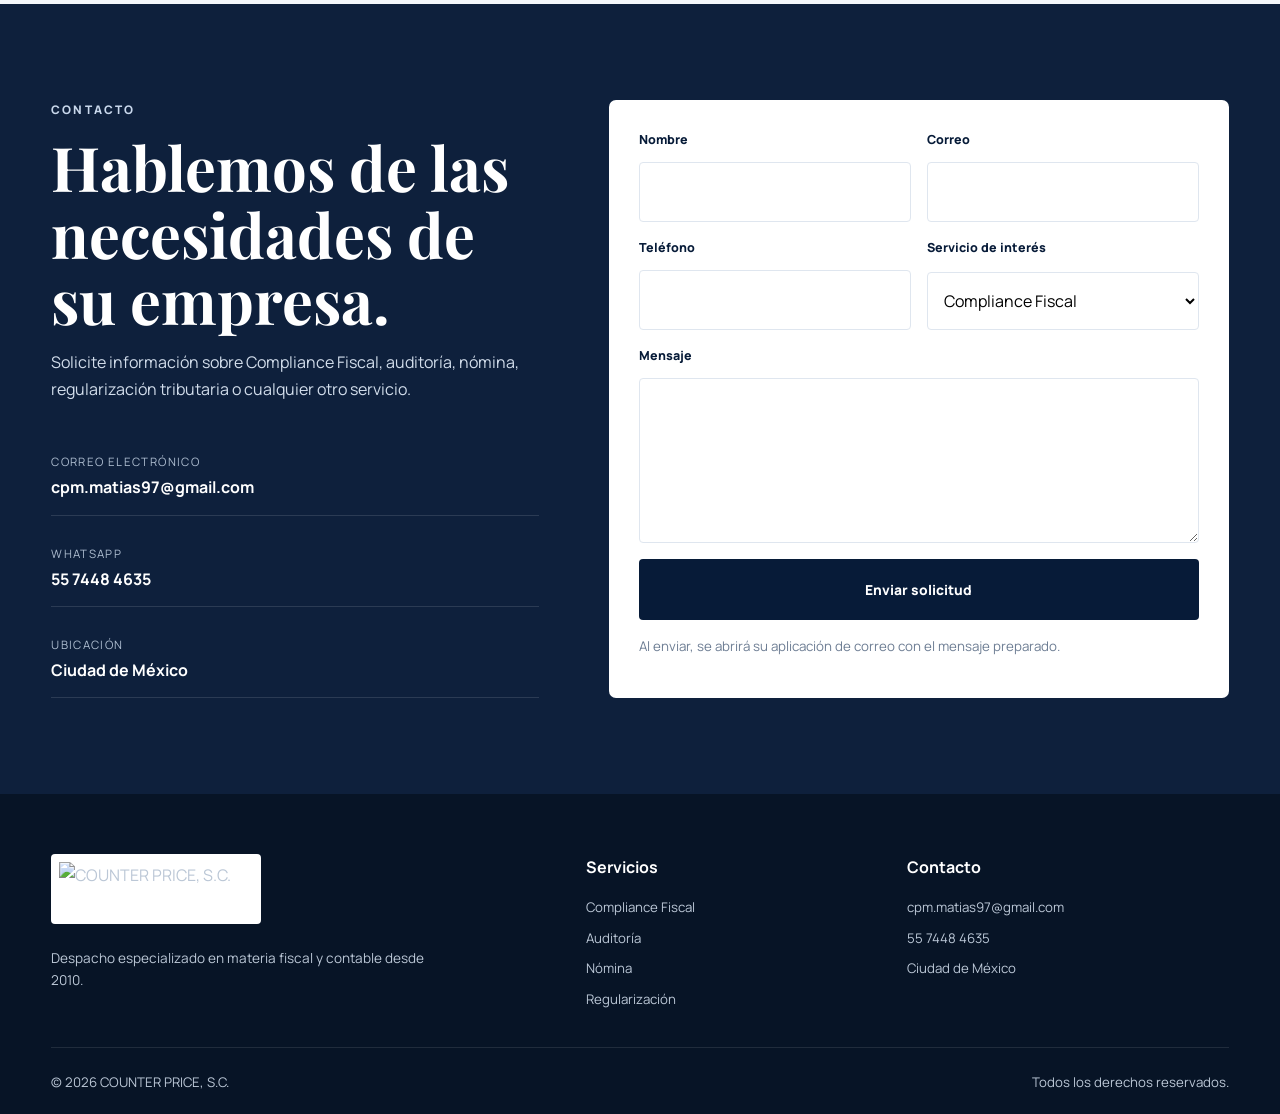
==== commit 2a47dea8: "Update index.html" ====
--- a/index.html
+++ b/index.html
@@ -9,7 +9,7 @@
   <meta property="og:description" content="Seguridad, cumplimiento y claridad para su empresa desde 2010." />
   <meta property="og:type" content="website" />
   <title>COUNTER PRICE, S.C. | Despacho Contable y Fiscal</title>
-  <link rel="icon" href="<img src="logo-counter-price.jpeg" alt="COUNTER PRICE, S.C.">" />
+  <link rel="icon" href="logo-counter-price.jpeg" />
   <link rel="stylesheet" href="styles.css" />
 </head>
 <body>
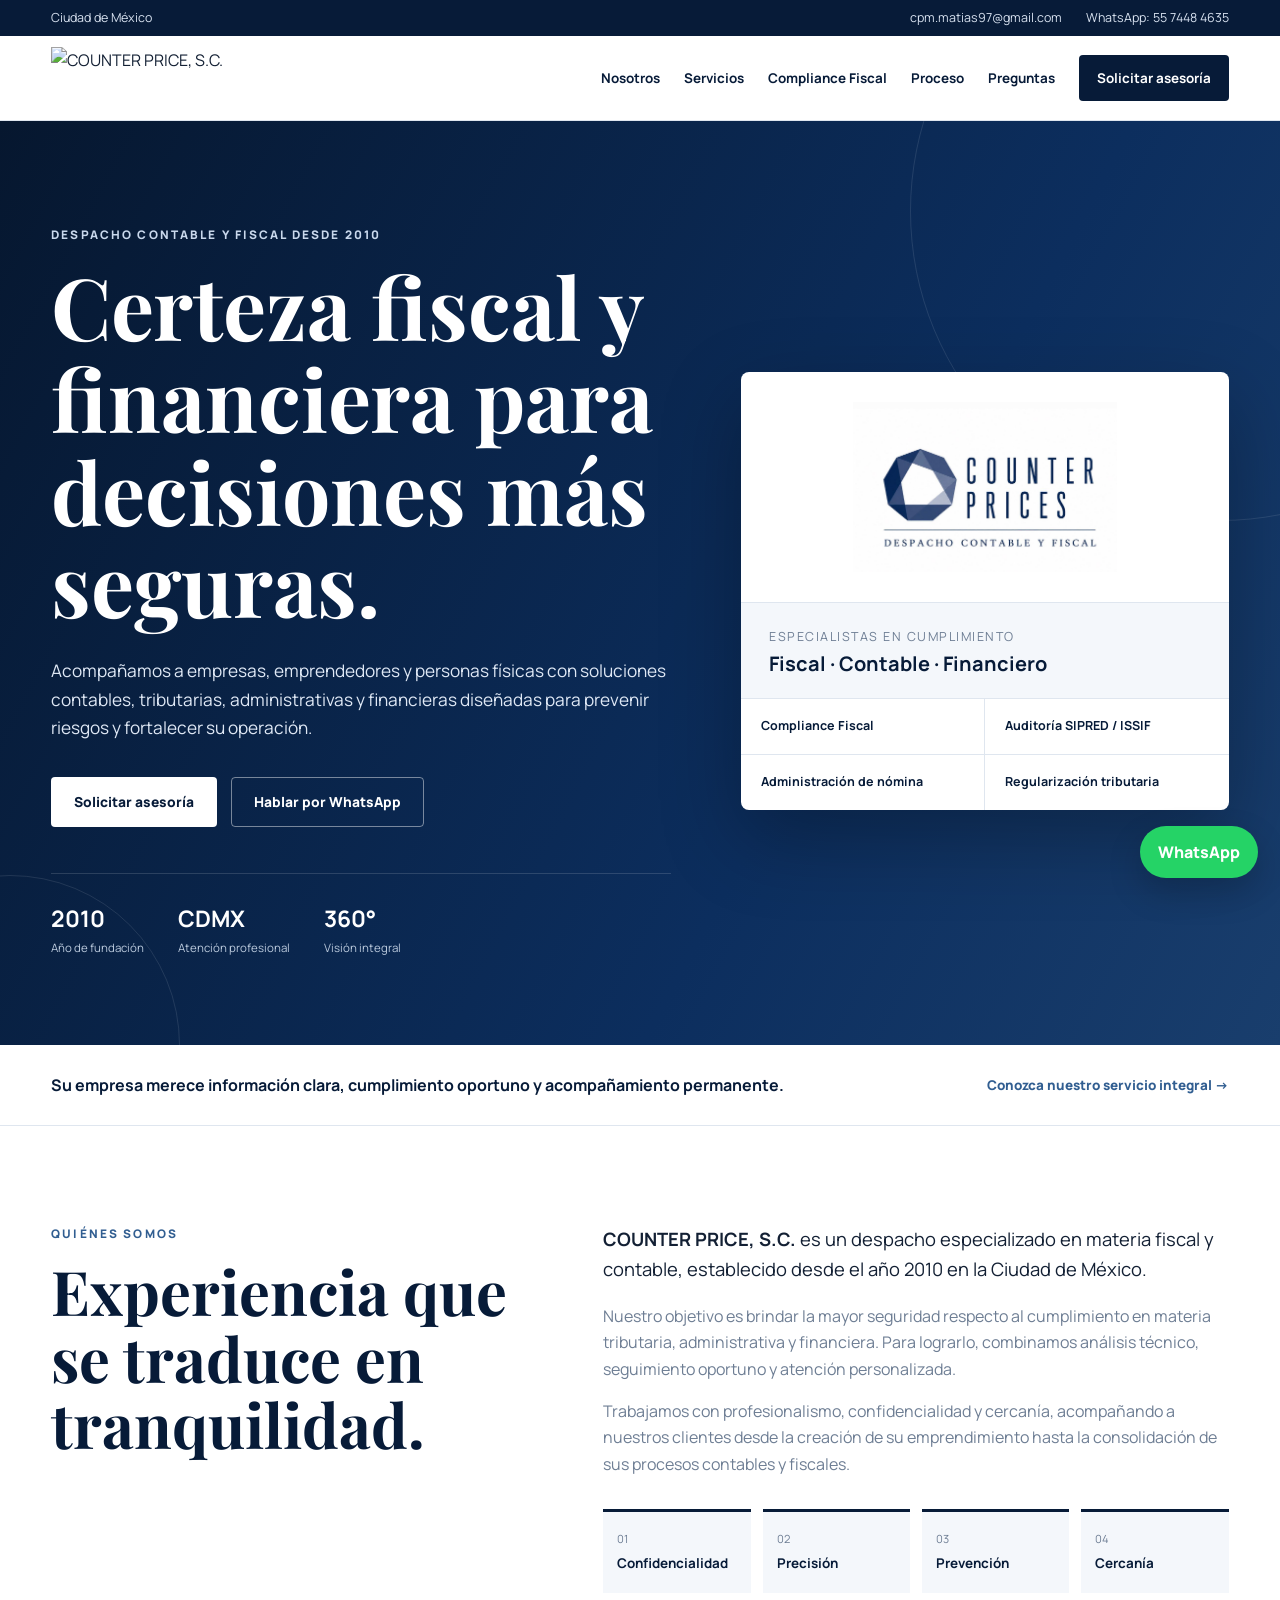
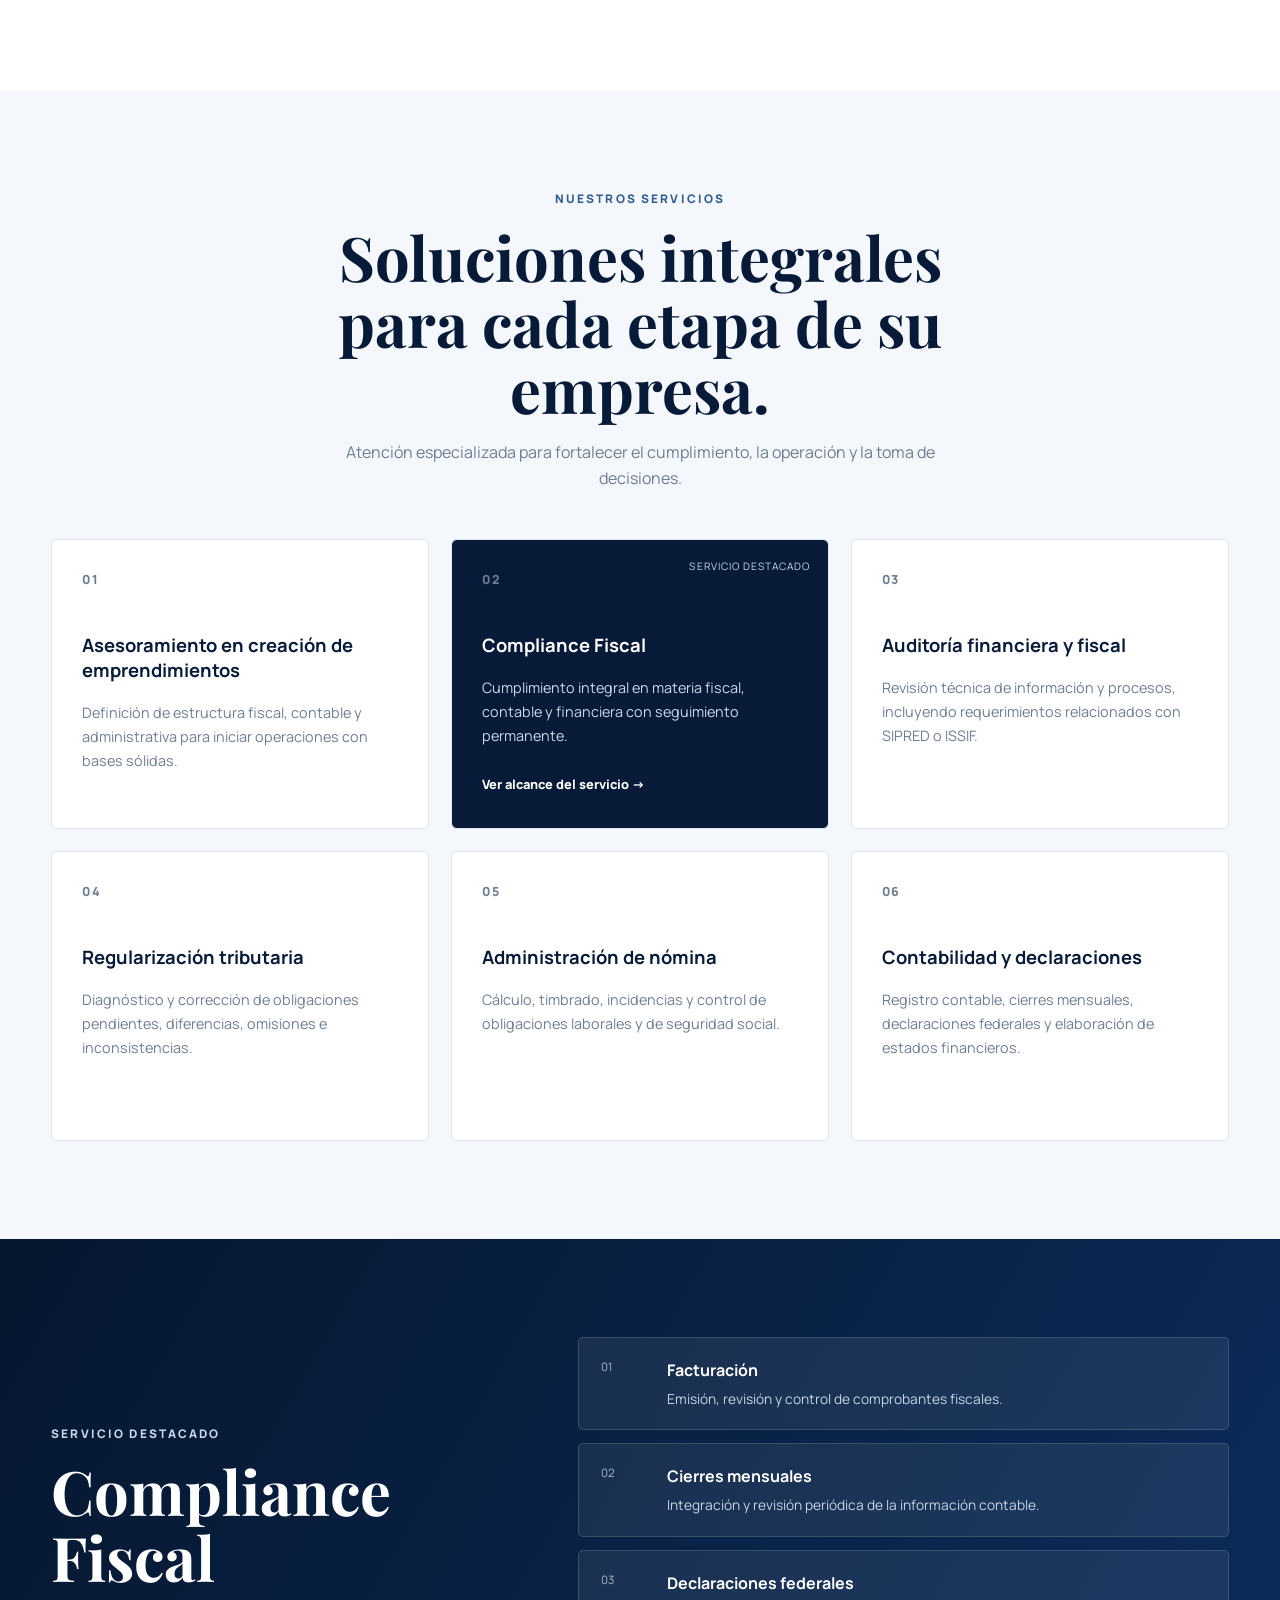
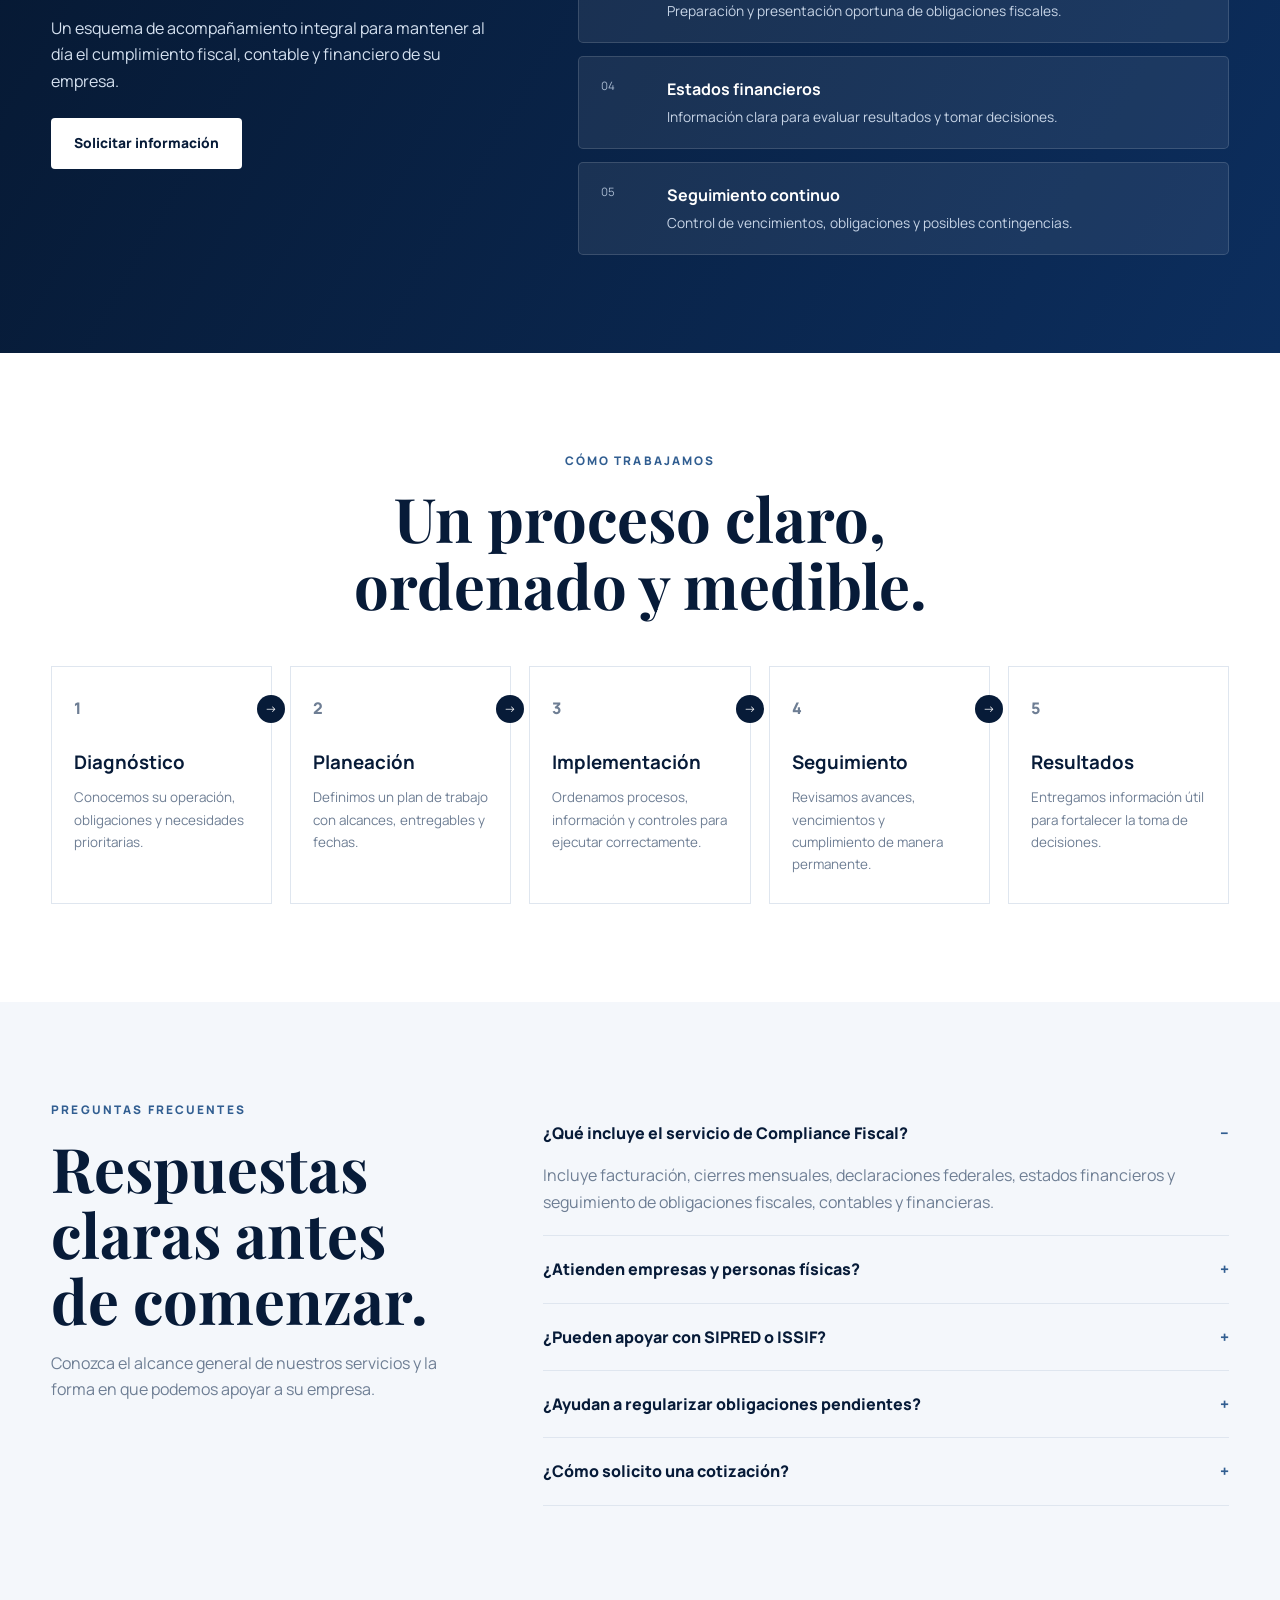
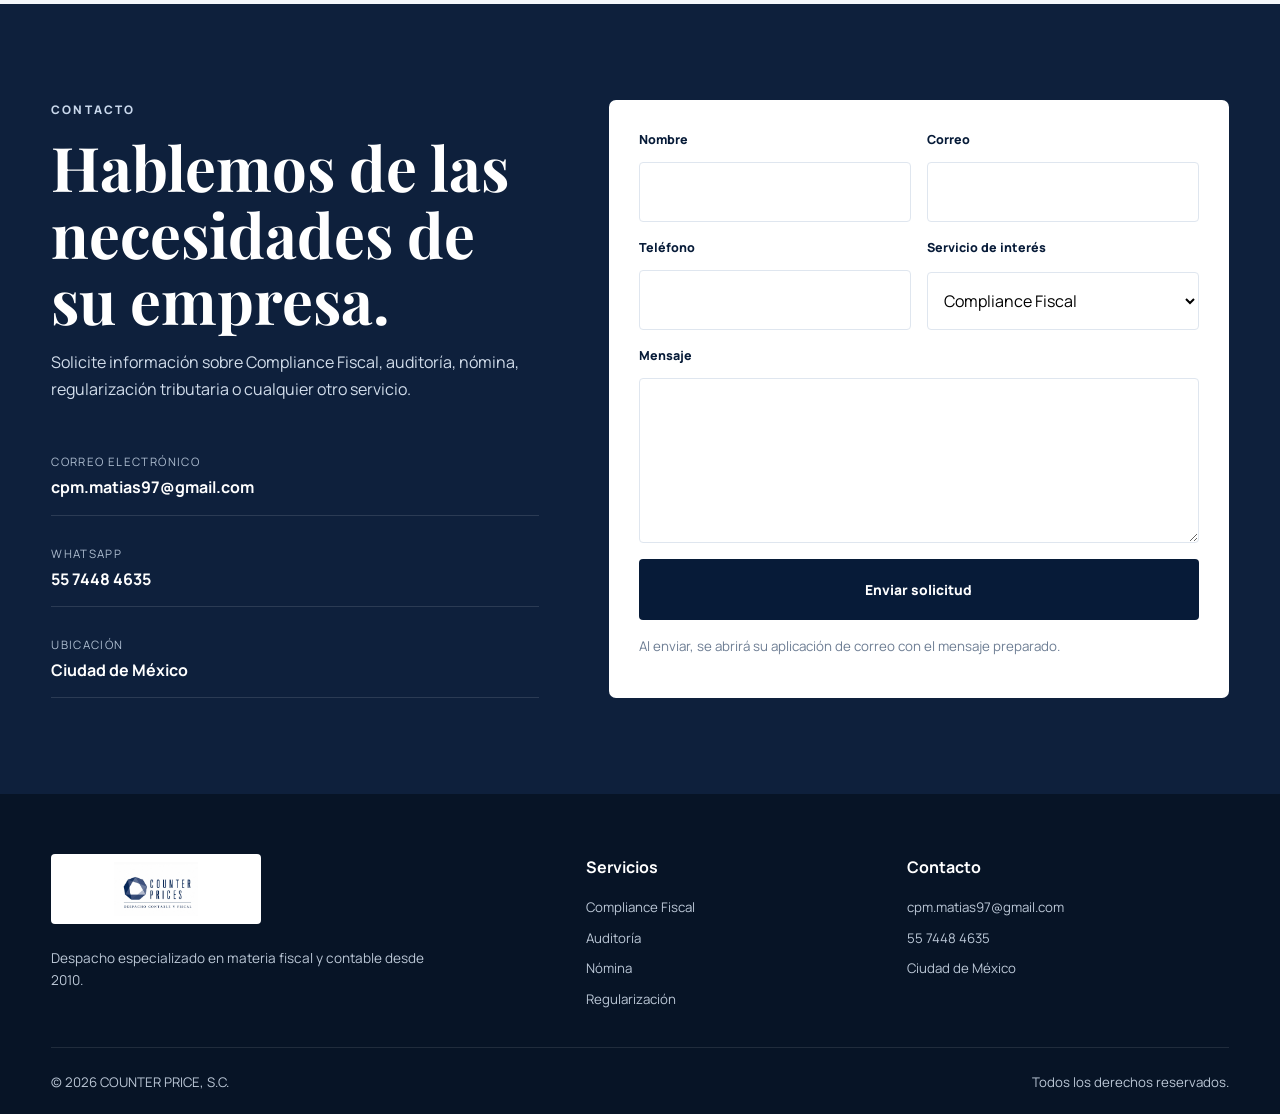
==== commit 1f6ce631: "Update index.html" ====
--- a/index.html
+++ b/index.html
@@ -26,7 +26,7 @@
   <header class="header" id="top">
     <div class="container header__inner">
       <a class="brand" href="#inicio" aria-label="Ir al inicio">
-        <img src="assets/logo-counter-price.jpeg" alt="COUNTER PRICE, S.C." />
+        <img logo-counter-price.jpeg alt="COUNTER PRICE, S.C." />
       </a>
 
       <button class="menu-button" aria-label="Abrir menú" aria-expanded="false">
@@ -71,7 +71,7 @@
 
         <div class="hero__panel reveal reveal--delay">
           <div class="hero__logo-wrap">
-            <img src="assets/logo-counter-price.jpeg" alt="Logotipo COUNTER PRICE" />
+            <img src="logo-counter-price.jpeg" alt="Logotipo COUNTER PRICE" />
           </div>
           <div class="hero__panel-copy">
             <p>Especialistas en cumplimiento</p>
@@ -333,7 +333,7 @@
   <footer class="footer">
     <div class="container footer__grid">
       <div>
-        <img src="assets/logo-counter-price.jpeg" alt="COUNTER PRICE, S.C." />
+        <img src="logo-counter-price.jpeg" alt="COUNTER PRICE, S.C." />
         <p>Despacho especializado en materia fiscal y contable desde 2010.</p>
       </div>
       <div>
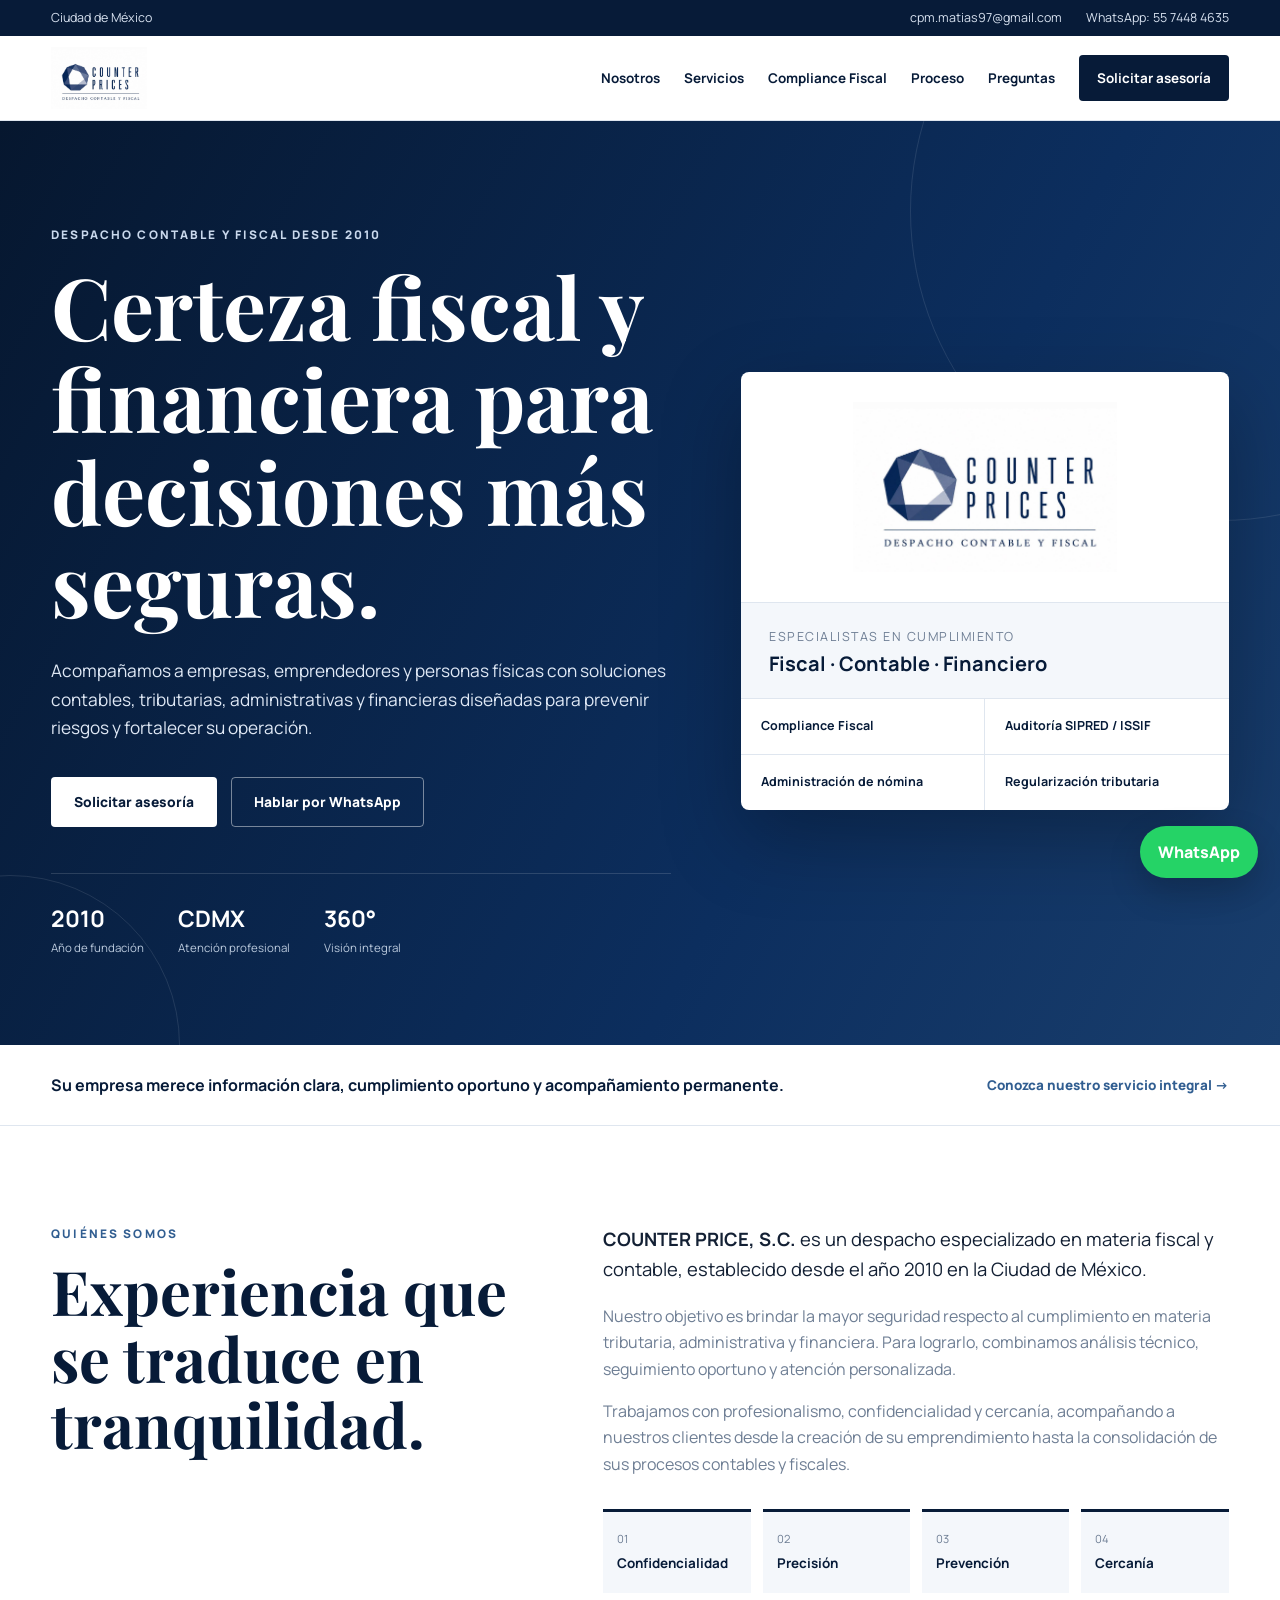
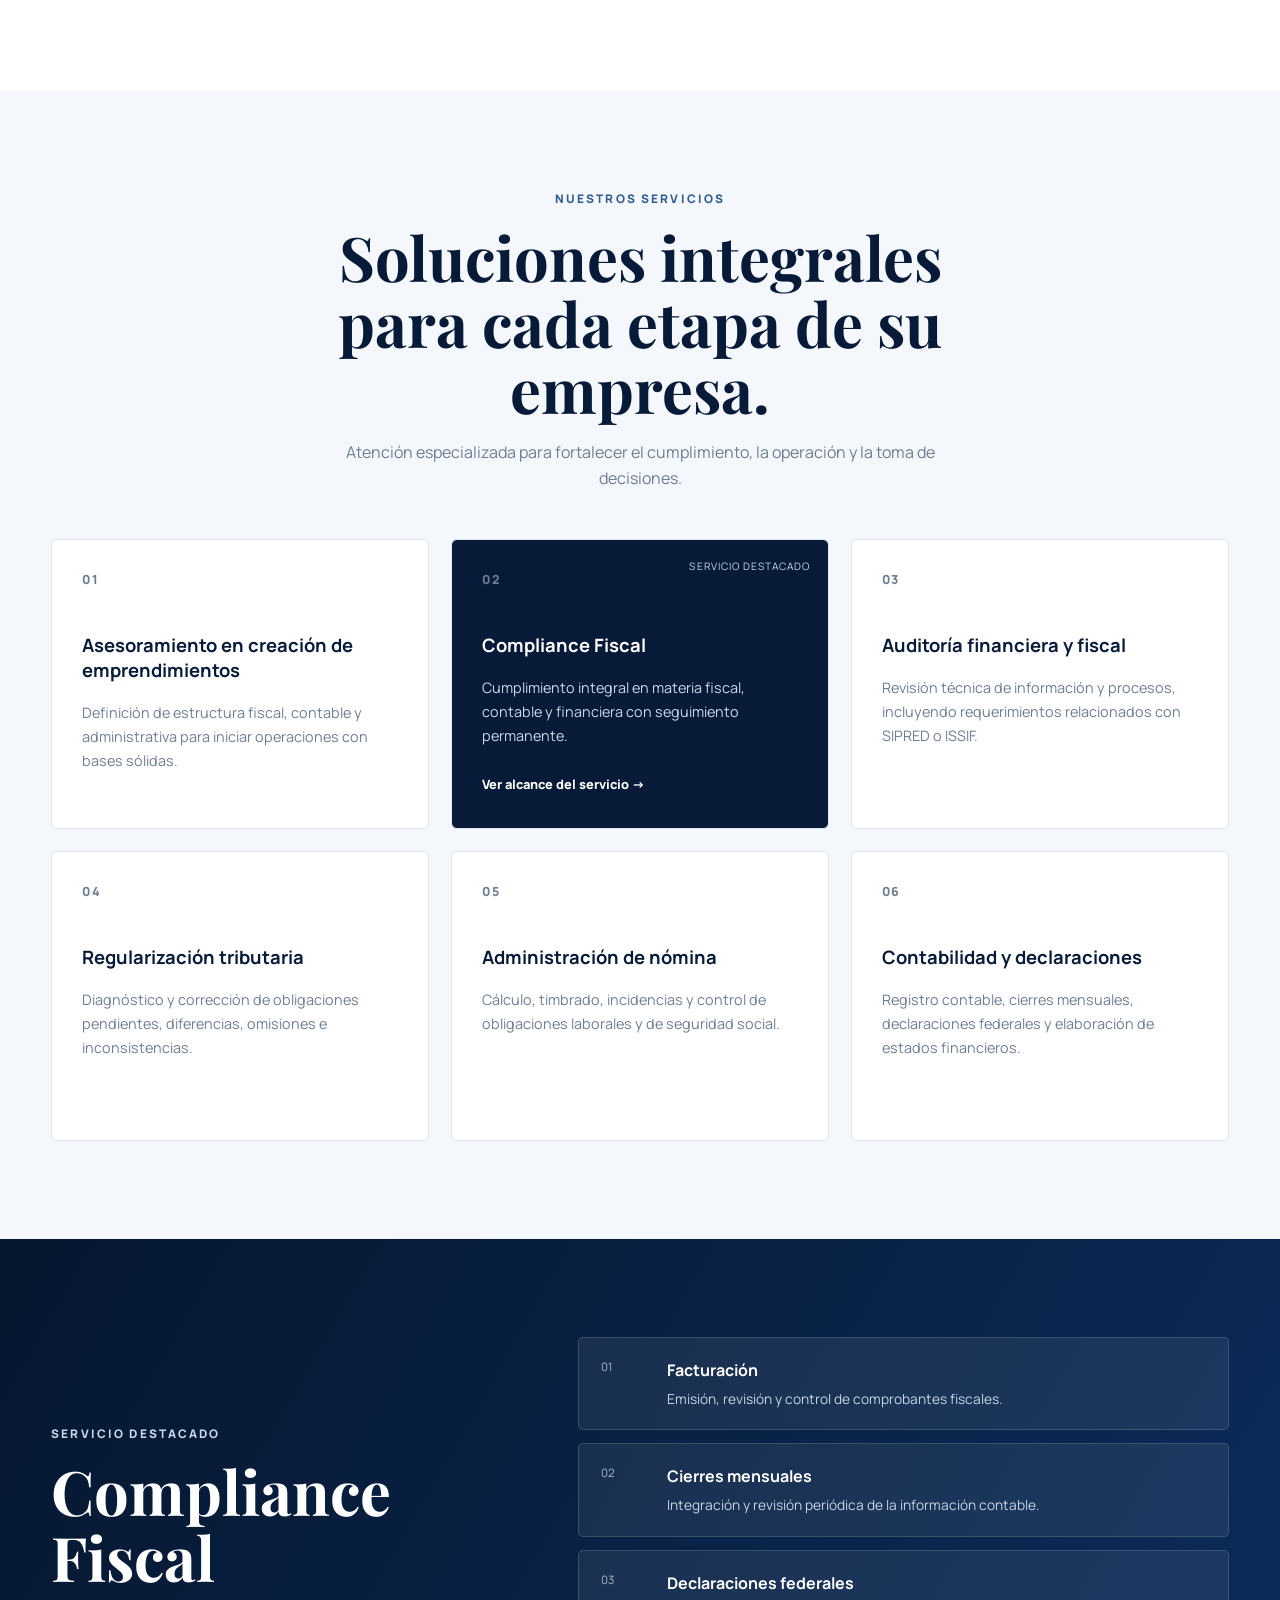
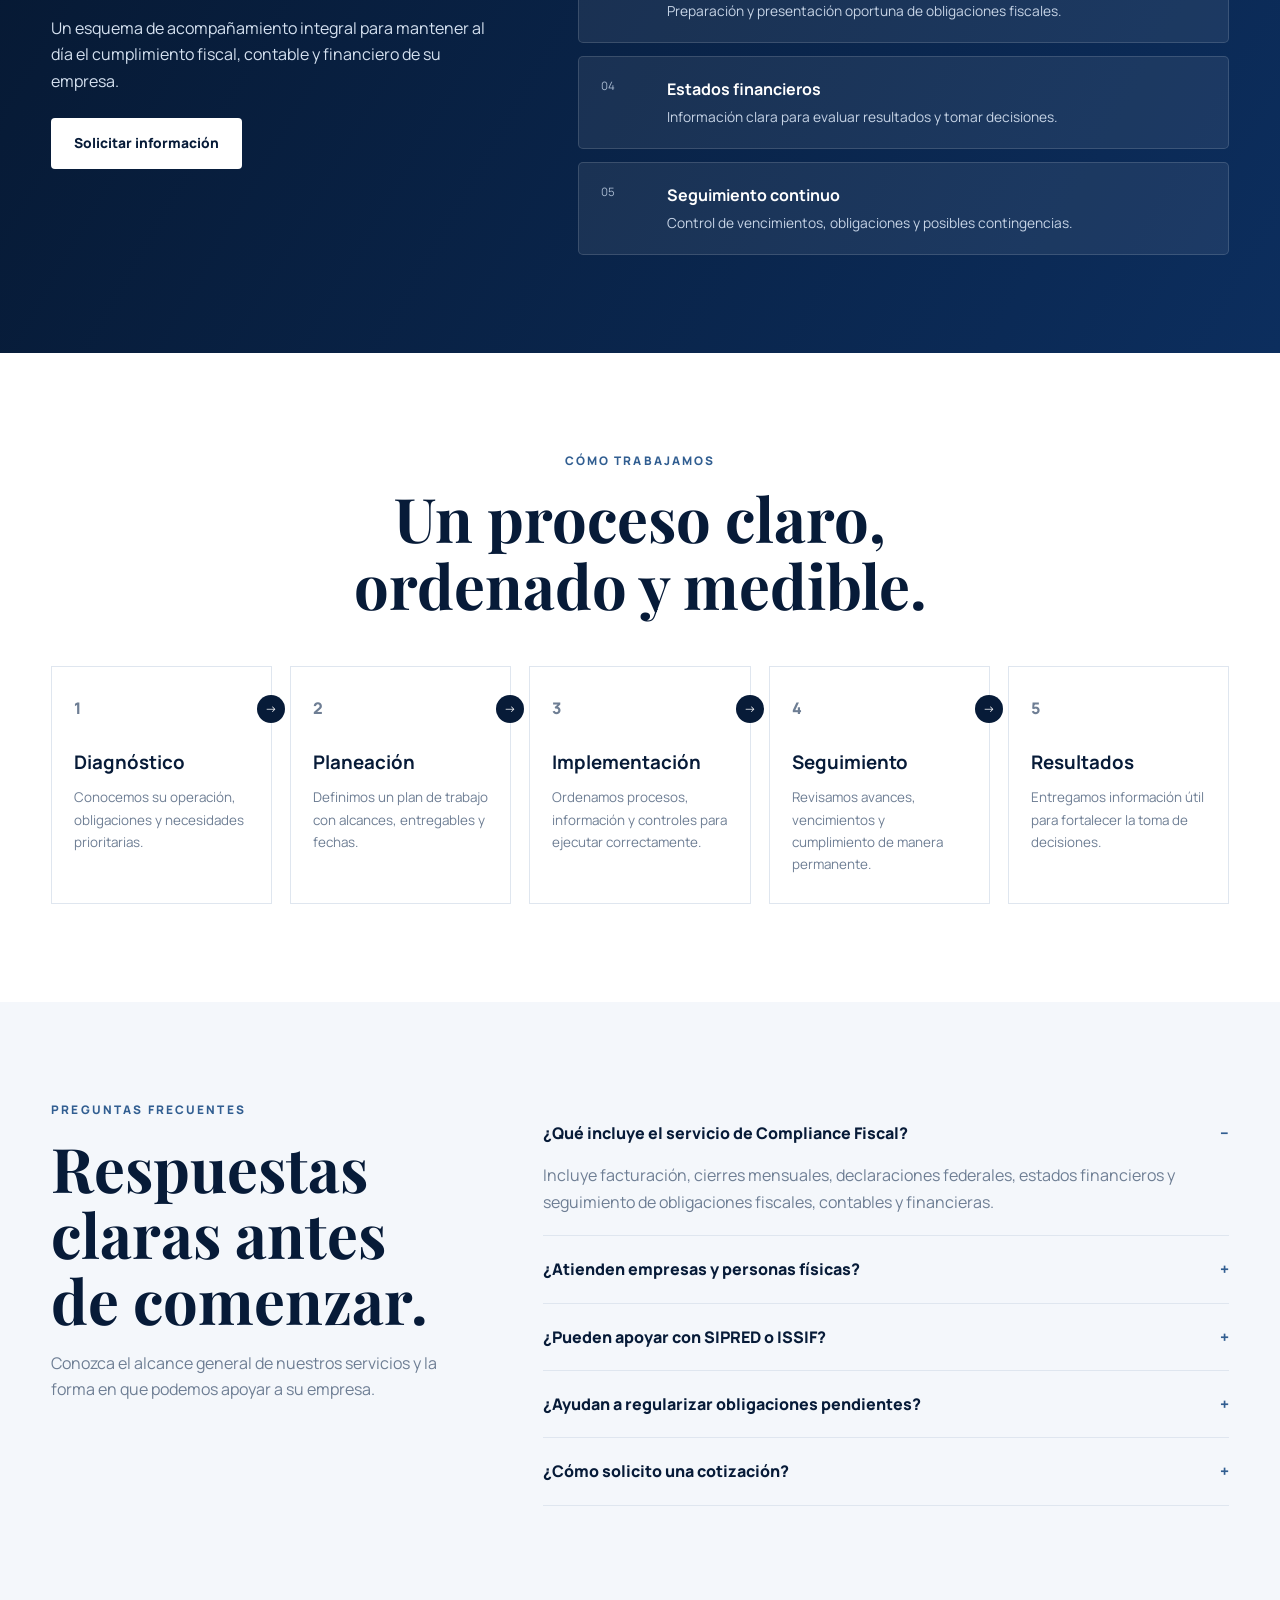
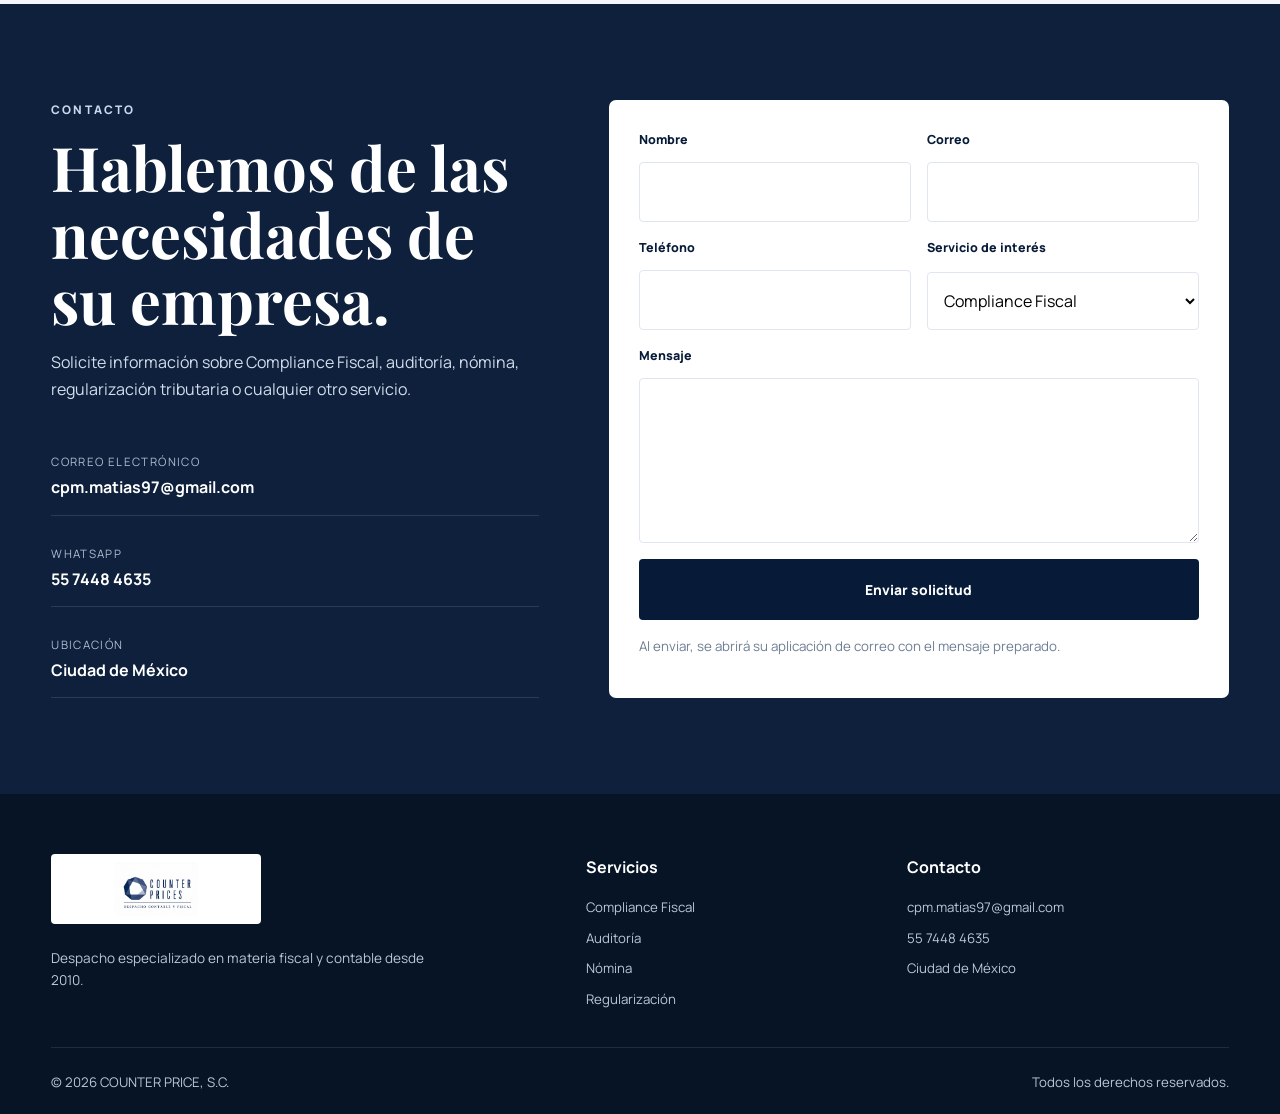
==== commit c44698e6: "Add files via upload" ====
--- a/index.html
+++ b/index.html
@@ -9,8 +9,178 @@
   <meta property="og:description" content="Seguridad, cumplimiento y claridad para su empresa desde 2010." />
   <meta property="og:type" content="website" />
   <title>COUNTER PRICE, S.C. | Despacho Contable y Fiscal</title>
-  <link rel="icon" href="logo-counter-price.jpeg" />
-  <link rel="stylesheet" href="styles.css" />
+  <link rel="icon" href="[data-uri]" />
+  <style>
+@import url('https://fonts.googleapis.com/css2?family=Manrope:wght@400;500;600;700&family=Playfair+Display:wght@600;700&display=swap');
+
+:root{
+  --ink:#132034;
+  --navy:#071b38;
+  --navy-2:#0c2e5e;
+  --blue:#315e91;
+  --steel:#6e7e94;
+  --soft:#f4f7fb;
+  --line:#dfe6ef;
+  --white:#fff;
+  --gold:#c8a66c;
+  --shadow:0 24px 70px rgba(7,27,56,.14);
+}
+*{box-sizing:border-box}
+html{scroll-behavior:smooth}
+body{margin:0;font-family:Manrope,Arial,sans-serif;color:var(--ink);background:#fff;line-height:1.65}
+img{max-width:100%;display:block}
+a{text-decoration:none;color:inherit}
+button,input,select,textarea{font:inherit}
+.container{width:min(1180px,92%);margin:auto}
+.topbar{background:var(--navy);color:#d7e1ef;font-size:.78rem}
+.topbar__inner{min-height:36px;display:flex;align-items:center;justify-content:space-between;gap:20px}
+.topbar__links{display:flex;gap:24px}
+.topbar a:hover{color:#fff}
+.header{position:sticky;top:0;z-index:1000;background:rgba(255,255,255,.96);backdrop-filter:blur(12px);border-bottom:1px solid var(--line)}
+.header__inner{min-height:84px;display:flex;align-items:center;justify-content:space-between;gap:28px}
+.brand img{width:220px;height:62px;object-fit:contain;object-position:left center}
+.nav{display:flex;align-items:center;gap:24px}
+.nav a{font-size:.84rem;font-weight:700;color:var(--navy)}
+.nav a:hover{color:var(--blue)}
+.nav__cta{padding:12px 18px;border-radius:4px;background:var(--navy);color:#fff!important}
+.menu-button{display:none;background:none;border:0;padding:8px;cursor:pointer}
+.menu-button span{display:block;width:25px;height:2px;background:var(--navy);margin:5px}
+.hero{position:relative;overflow:hidden;background:linear-gradient(118deg,#06172f 0%,#0c2e5e 64%,#193e6d 100%);padding:104px 0 88px;color:#fff}
+.hero__grid{display:grid;grid-template-columns:1.12fr .88fr;gap:70px;align-items:center;position:relative;z-index:2}
+.hero__decor{position:absolute;border-radius:50%;border:1px solid rgba(255,255,255,.1)}
+.hero__decor--one{width:620px;height:620px;right:-250px;top:-220px}
+.hero__decor--two{width:340px;height:340px;left:-160px;bottom:-170px}
+.kicker,.eyebrow{margin:0 0 15px;text-transform:uppercase;letter-spacing:.18em;font-size:.74rem;font-weight:800;color:var(--blue)}
+.kicker,.eyebrow--light{color:#c9d8ec}
+h1,h2{font-family:"Playfair Display",Georgia,serif;line-height:1.08;margin:0}
+h1{font-size:clamp(3rem,6.7vw,5.6rem);max-width:850px}
+h2{font-size:clamp(2.2rem,4.8vw,4rem);color:var(--navy)}
+.hero__lead{max-width:760px;margin:27px 0 0;color:#dfe8f5;font-size:1.08rem}
+.hero__actions{display:flex;gap:14px;flex-wrap:wrap;margin-top:34px}
+.button{display:inline-flex;justify-content:center;align-items:center;min-height:50px;padding:13px 22px;border:1px solid transparent;border-radius:4px;font-size:.86rem;font-weight:800;cursor:pointer;transition:.2s}
+.button:hover{transform:translateY(-2px);box-shadow:0 12px 30px rgba(0,0,0,.15)}
+.button--light{background:#fff;color:var(--navy)}
+.button--ghost{border-color:rgba(255,255,255,.45);color:#fff}
+.button--ghost:hover{background:rgba(255,255,255,.08)}
+.button--dark{background:var(--navy);color:#fff}
+.hero__trust{display:flex;gap:34px;flex-wrap:wrap;margin-top:46px;padding-top:26px;border-top:1px solid rgba(255,255,255,.14)}
+.hero__trust div{display:grid}
+.hero__trust strong{font-size:1.42rem}
+.hero__trust span{font-size:.72rem;color:#bac9dc}
+.hero__panel{background:#fff;border-radius:8px;overflow:hidden;box-shadow:0 28px 80px rgba(0,0,0,.28);color:var(--ink)}
+.hero__logo-wrap{height:230px;padding:28px;display:grid;place-items:center}
+.hero__logo-wrap img{max-height:170px;object-fit:contain}
+.hero__panel-copy{padding:24px 28px;background:var(--soft);border-top:1px solid var(--line)}
+.hero__panel-copy p{margin:0;color:var(--steel);font-size:.78rem;text-transform:uppercase;letter-spacing:.12em}
+.hero__panel-copy h2{font-family:Manrope,Arial,sans-serif;font-size:1.25rem;margin-top:5px}
+.hero__panel-list{display:grid;grid-template-columns:1fr 1fr}
+.hero__panel-list span{padding:17px 20px;border-top:1px solid var(--line);font-size:.78rem;font-weight:700;color:var(--navy)}
+.hero__panel-list span:nth-child(odd){border-right:1px solid var(--line)}
+.strip{background:#fff;border-bottom:1px solid var(--line)}
+.strip__inner{min-height:80px;display:flex;justify-content:space-between;align-items:center;gap:24px}
+.strip p{margin:0;font-weight:700;color:var(--navy)}
+.strip a{font-size:.84rem;color:var(--blue);font-weight:800}
+.section{padding:98px 0}
+.section--soft{background:var(--soft)}
+.about{display:grid;grid-template-columns:.85fr 1.15fr;gap:90px}
+.section-heading{max-width:670px}
+.section-heading--center{text-align:center;margin:0 auto 48px}
+.section-heading>p:last-child{color:var(--steel)}
+.about__content p{color:var(--steel);margin-top:0}
+.about__intro{font-size:1.15rem;color:var(--ink)!important}
+.about__values{display:grid;grid-template-columns:repeat(4,1fr);gap:12px;margin-top:32px}
+.about__values div{padding:18px 14px;background:var(--soft);border-top:3px solid var(--navy)}
+.about__values span{display:block;font-size:.7rem;color:var(--steel)}
+.about__values strong{font-size:.84rem;color:var(--navy)}
+.services{display:grid;grid-template-columns:repeat(3,1fr);gap:22px}
+.service{position:relative;min-height:290px;padding:30px;background:#fff;border:1px solid var(--line);border-radius:6px;transition:.22s}
+.service:hover{transform:translateY(-5px);box-shadow:var(--shadow)}
+.service--featured{background:var(--navy);color:#fff}
+.service__badge{position:absolute;top:18px;right:18px;font-size:.64rem;text-transform:uppercase;letter-spacing:.1em;color:#cbd9eb}
+.service__icon{margin-bottom:42px;color:var(--steel);font-size:.78rem;font-weight:800;letter-spacing:.12em}
+.service h3{font-size:1.15rem;line-height:1.35;color:var(--navy)}
+.service--featured h3{color:#fff}
+.service p{color:var(--steel);font-size:.9rem}
+.service--featured p{color:#cbd9eb}
+.service a{display:inline-block;margin-top:12px;color:#fff;font-weight:800;font-size:.8rem}
+.compliance{background:linear-gradient(120deg,#06172f,#0c2e5e);color:#fff}
+.compliance__grid{display:grid;grid-template-columns:.82fr 1.18fr;gap:75px;align-items:center}
+.compliance h2{color:#fff}
+.compliance__intro>p:not(.eyebrow){color:#d5e1f0;max-width:500px;margin:24px 0}
+.compliance__items{display:grid;gap:13px}
+.compliance__item{display:grid;grid-template-columns:48px 1fr;gap:18px;align-items:start;padding:19px 22px;background:rgba(255,255,255,.07);border:1px solid rgba(255,255,255,.14);border-radius:5px}
+.compliance__item>span{font-size:.72rem;color:#a9bad0}
+.compliance__item h3{margin:0;color:#fff;font-size:1rem}
+.compliance__item p{margin:4px 0 0;color:#c7d4e6;font-size:.86rem}
+.process{display:grid;grid-template-columns:repeat(5,1fr);gap:18px}
+.process__step{padding:28px 22px;background:#fff;border:1px solid var(--line);position:relative}
+.process__step:not(:last-child):after{content:"→";position:absolute;right:-14px;top:28px;z-index:2;width:28px;height:28px;border-radius:50%;display:grid;place-items:center;background:var(--navy);color:#fff;font-size:.75rem}
+.process__step>span{display:block;margin-bottom:26px;color:var(--steel);font-weight:800}
+.process__step h3{margin:0 0 8px;color:var(--navy)}
+.process__step p{margin:0;color:var(--steel);font-size:.84rem}
+.faq-layout{display:grid;grid-template-columns:.75fr 1.25fr;gap:80px}
+.faq details{border-bottom:1px solid var(--line);padding:20px 0}
+.faq summary{cursor:pointer;font-weight:800;color:var(--navy);list-style:none}
+.faq summary::-webkit-details-marker{display:none}
+.faq summary:after{content:"+";float:right;color:var(--blue)}
+.faq details[open] summary:after{content:"−"}
+.faq p{color:var(--steel);margin-bottom:0}
+.contact{padding:96px 0;background:#0e203c;color:#fff}
+.contact__grid{display:grid;grid-template-columns:.88fr 1.12fr;gap:70px}
+.contact h2{color:#fff}
+.contact__copy>p:not(.eyebrow){color:#d2ddeb;max-width:560px}
+.contact__data{display:grid;gap:14px;margin-top:36px}
+.contact__data a,.contact__data div{display:grid;padding:14px 0;border-bottom:1px solid rgba(255,255,255,.12)}
+.contact__data span{font-size:.72rem;color:#aebdd0;text-transform:uppercase;letter-spacing:.12em}
+.contact__data strong{margin-top:3px}
+.contact-form{display:grid;grid-template-columns:1fr 1fr;gap:16px;padding:30px;background:#fff;border-radius:7px;color:var(--ink)}
+.field{display:grid;gap:7px}
+.field--full{grid-column:1/-1}
+.field label{font-size:.78rem;font-weight:800;color:var(--navy)}
+.field input,.field select,.field textarea{width:100%;padding:13px 12px;border:1px solid var(--line);border-radius:4px;background:#fff}
+.contact-form small{color:var(--steel)}
+.whatsapp{position:fixed;right:22px;bottom:22px;z-index:900;padding:13px 18px;background:#25d366;color:#fff;border-radius:999px;font-weight:800;box-shadow:0 14px 34px rgba(0,0,0,.2)}
+.back-to-top{position:fixed;right:22px;bottom:78px;width:42px;height:42px;border:0;border-radius:50%;background:var(--navy);color:#fff;cursor:pointer;opacity:0;pointer-events:none;transition:.2s}
+.back-to-top.show{opacity:1;pointer-events:auto}
+.footer{background:#071426;color:#bbc7d6;padding:60px 0 20px}
+.footer__grid{display:grid;grid-template-columns:1.3fr .7fr .9fr;gap:70px}
+.footer__grid>div{display:flex;flex-direction:column;align-items:flex-start;gap:9px}
+.footer img{width:210px;height:70px;object-fit:contain;background:#fff;padding:8px;border-radius:4px}
+.footer p{max-width:390px;font-size:.85rem}
+.footer strong{color:#fff;margin-bottom:7px}
+.footer a,.footer span{font-size:.83rem}
+.footer__bottom{display:flex;justify-content:space-between;gap:20px;padding-top:24px;margin-top:36px;border-top:1px solid rgba(255,255,255,.1);font-size:.75rem}
+.reveal{opacity:0;transform:translateY(22px);transition:.7s ease}
+.reveal.visible{opacity:1;transform:none}
+.reveal--delay{transition-delay:.12s}
+@media(max-width:980px){
+  .topbar{display:none}
+  .menu-button{display:block}
+  .nav{display:none;position:absolute;top:84px;left:0;width:100%;padding:22px 4%;background:#fff;border-bottom:1px solid var(--line);flex-direction:column;align-items:flex-start}
+  .nav.open{display:flex}
+  .hero__grid,.about,.compliance__grid,.faq-layout,.contact__grid{grid-template-columns:1fr}
+  .services{grid-template-columns:repeat(2,1fr)}
+  .process{grid-template-columns:repeat(2,1fr)}
+  .process__step:after{display:none!important}
+  .about__values{grid-template-columns:repeat(2,1fr)}
+}
+@media(max-width:620px){
+  .brand img{width:185px}
+  .hero{padding:74px 0}
+  .hero__panel-list{grid-template-columns:1fr}
+  .hero__panel-list span{border-right:0!important}
+  .strip__inner{padding:18px 0;align-items:flex-start;flex-direction:column}
+  .section{padding:72px 0}
+  .services,.process{grid-template-columns:1fr}
+  .contact-form{grid-template-columns:1fr;padding:22px}
+  .field{grid-column:1/-1}
+  .footer__grid{grid-template-columns:1fr;gap:36px}
+  .footer__bottom{flex-direction:column}
+  .whatsapp{right:14px;bottom:14px}
+  .back-to-top{right:14px;bottom:70px}
+}
+
+</style>
 </head>
 <body>
   <div class="topbar">
@@ -26,7 +196,7 @@
   <header class="header" id="top">
     <div class="container header__inner">
       <a class="brand" href="#inicio" aria-label="Ir al inicio">
-        <img logo-counter-price.jpeg alt="COUNTER PRICE, S.C." />
+        <img src="[data-uri]" alt="COUNTER PRICE, S.C." />
       </a>
 
       <button class="menu-button" aria-label="Abrir menú" aria-expanded="false">
@@ -71,7 +241,7 @@
 
         <div class="hero__panel reveal reveal--delay">
           <div class="hero__logo-wrap">
-            <img src="logo-counter-price.jpeg" alt="Logotipo COUNTER PRICE" />
+            <img src="[data-uri]" alt="Logotipo COUNTER PRICE" />
           </div>
           <div class="hero__panel-copy">
             <p>Especialistas en cumplimiento</p>
@@ -333,7 +503,7 @@
   <footer class="footer">
     <div class="container footer__grid">
       <div>
-        <img src="logo-counter-price.jpeg" alt="COUNTER PRICE, S.C." />
+        <img src="[data-uri]" alt="COUNTER PRICE, S.C." />
         <p>Despacho especializado en materia fiscal y contable desde 2010.</p>
       </div>
       <div>
@@ -356,6 +526,54 @@
     </div>
   </footer>
 
-  <script src="script.js"></script>
+  <script>
+const menuButton = document.querySelector('.menu-button');
+const nav = document.querySelector('.nav');
+
+menuButton.addEventListener('click', () => {
+  const open = nav.classList.toggle('open');
+  menuButton.setAttribute('aria-expanded', String(open));
+});
+
+document.querySelectorAll('.nav a').forEach(link => {
+  link.addEventListener('click', () => {
+    nav.classList.remove('open');
+    menuButton.setAttribute('aria-expanded', 'false');
+  });
+});
+
+document.getElementById('year').textContent = new Date().getFullYear();
+
+const observer = new IntersectionObserver(entries => {
+  entries.forEach(entry => {
+    if (entry.isIntersecting) entry.target.classList.add('visible');
+  });
+}, { threshold: 0.12 });
+
+document.querySelectorAll('.reveal').forEach(el => observer.observe(el));
+
+const backToTop = document.querySelector('.back-to-top');
+window.addEventListener('scroll', () => {
+  backToTop.classList.toggle('show', window.scrollY > 550);
+});
+backToTop.addEventListener('click', () => window.scrollTo({ top: 0, behavior: 'smooth' }));
+
+document.getElementById('contactForm').addEventListener('submit', function (event) {
+  event.preventDefault();
+  const data = new FormData(this);
+
+  const subject = encodeURIComponent('Solicitud de información - COUNTER PRICE, S.C.');
+  const body = encodeURIComponent(
+    `Nombre: ${data.get('name')}\n` +
+    `Correo: ${data.get('email')}\n` +
+    `Teléfono: ${data.get('phone') || 'No proporcionado'}\n` +
+    `Servicio de interés: ${data.get('service')}\n\n` +
+    `Mensaje:\n${data.get('message')}`
+  );
+
+  window.location.href = `mailto:cpm.matias97@gmail.com?subject=${subject}&body=${body}`;
+});
+
+</script>
 </body>
 </html>
